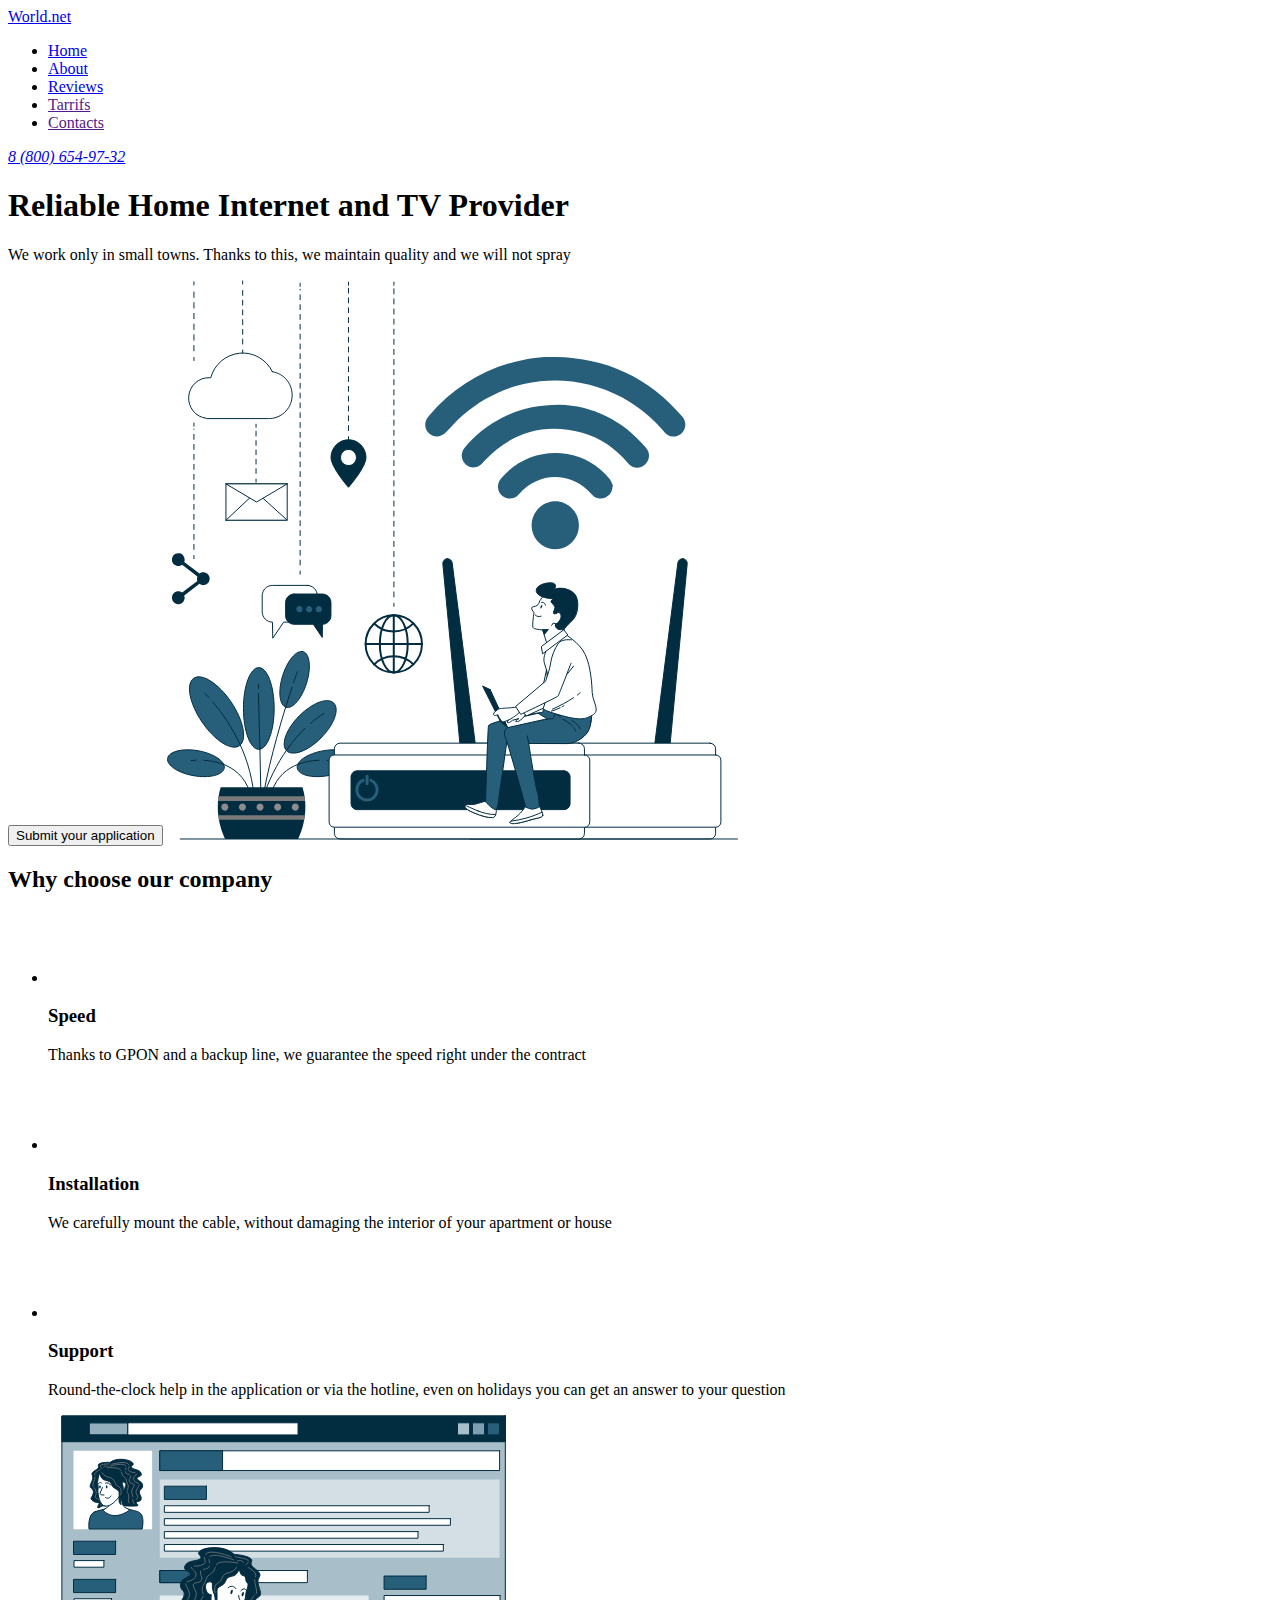
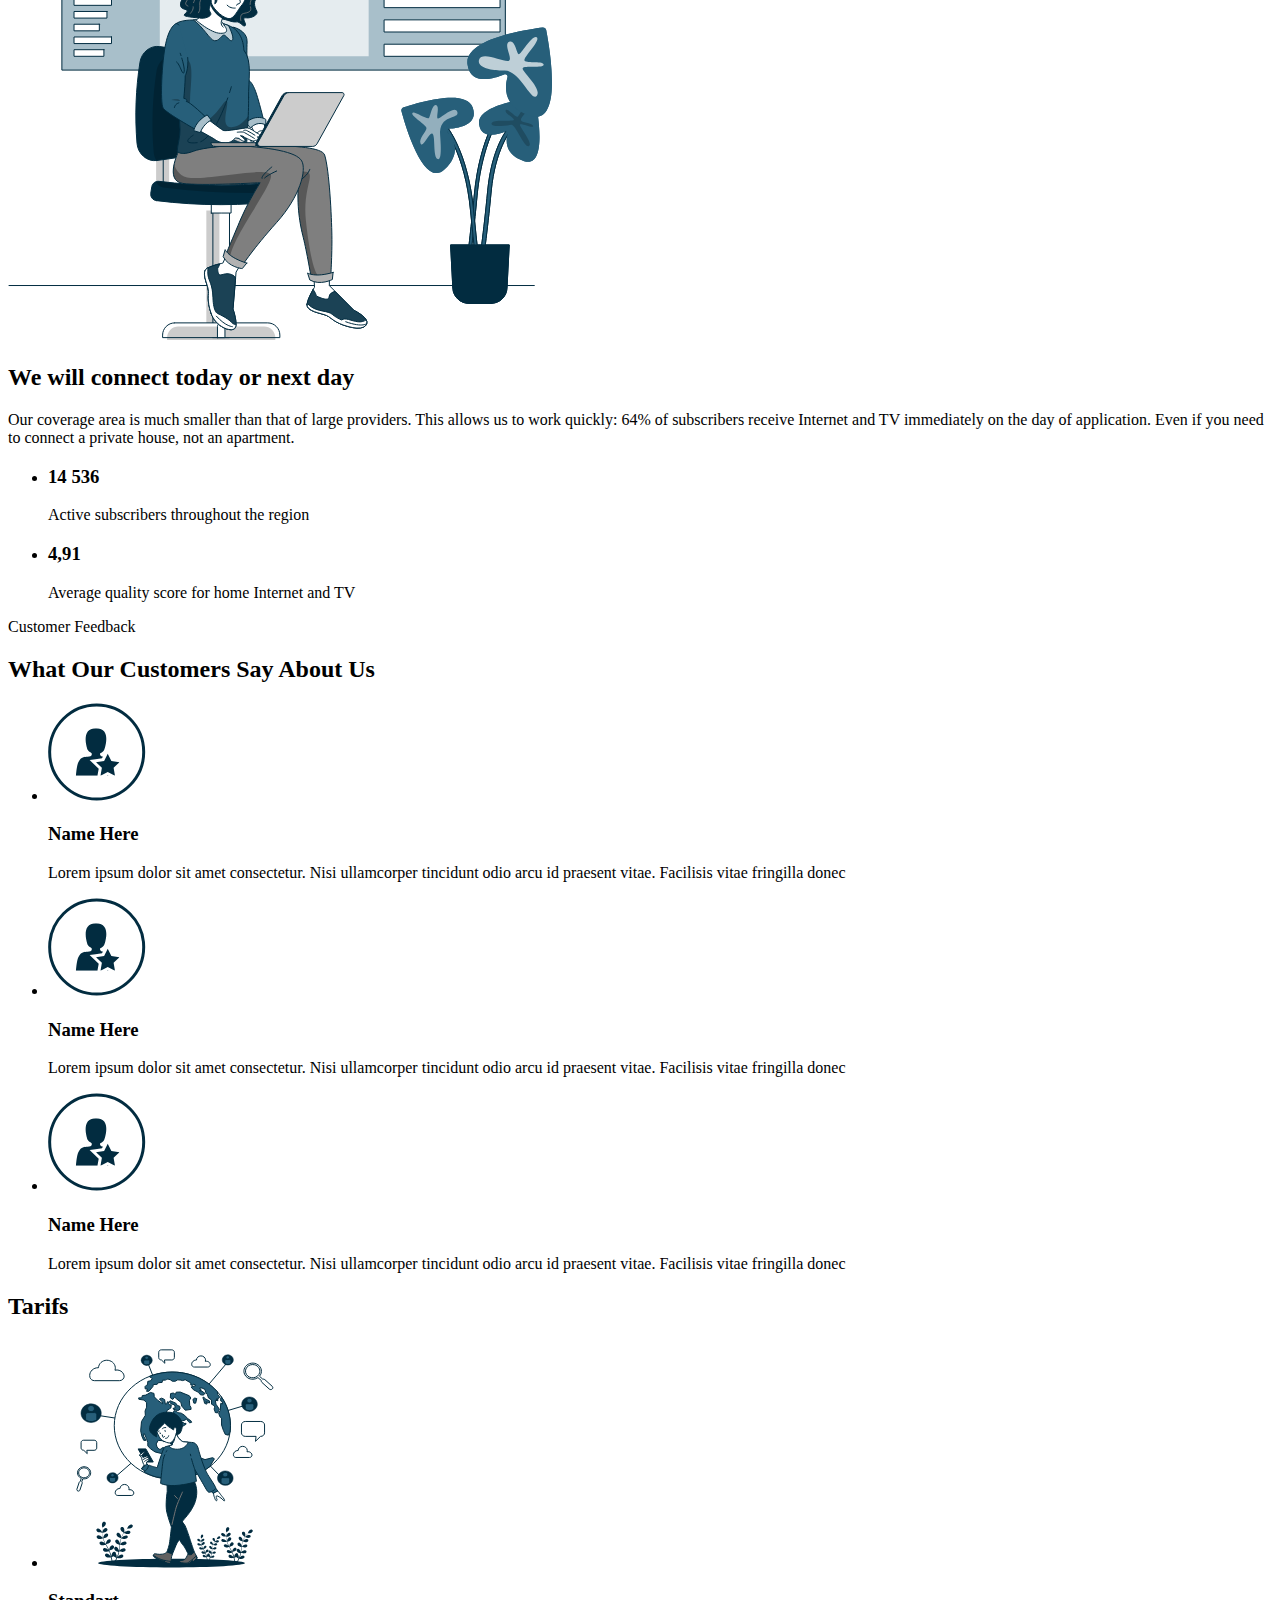
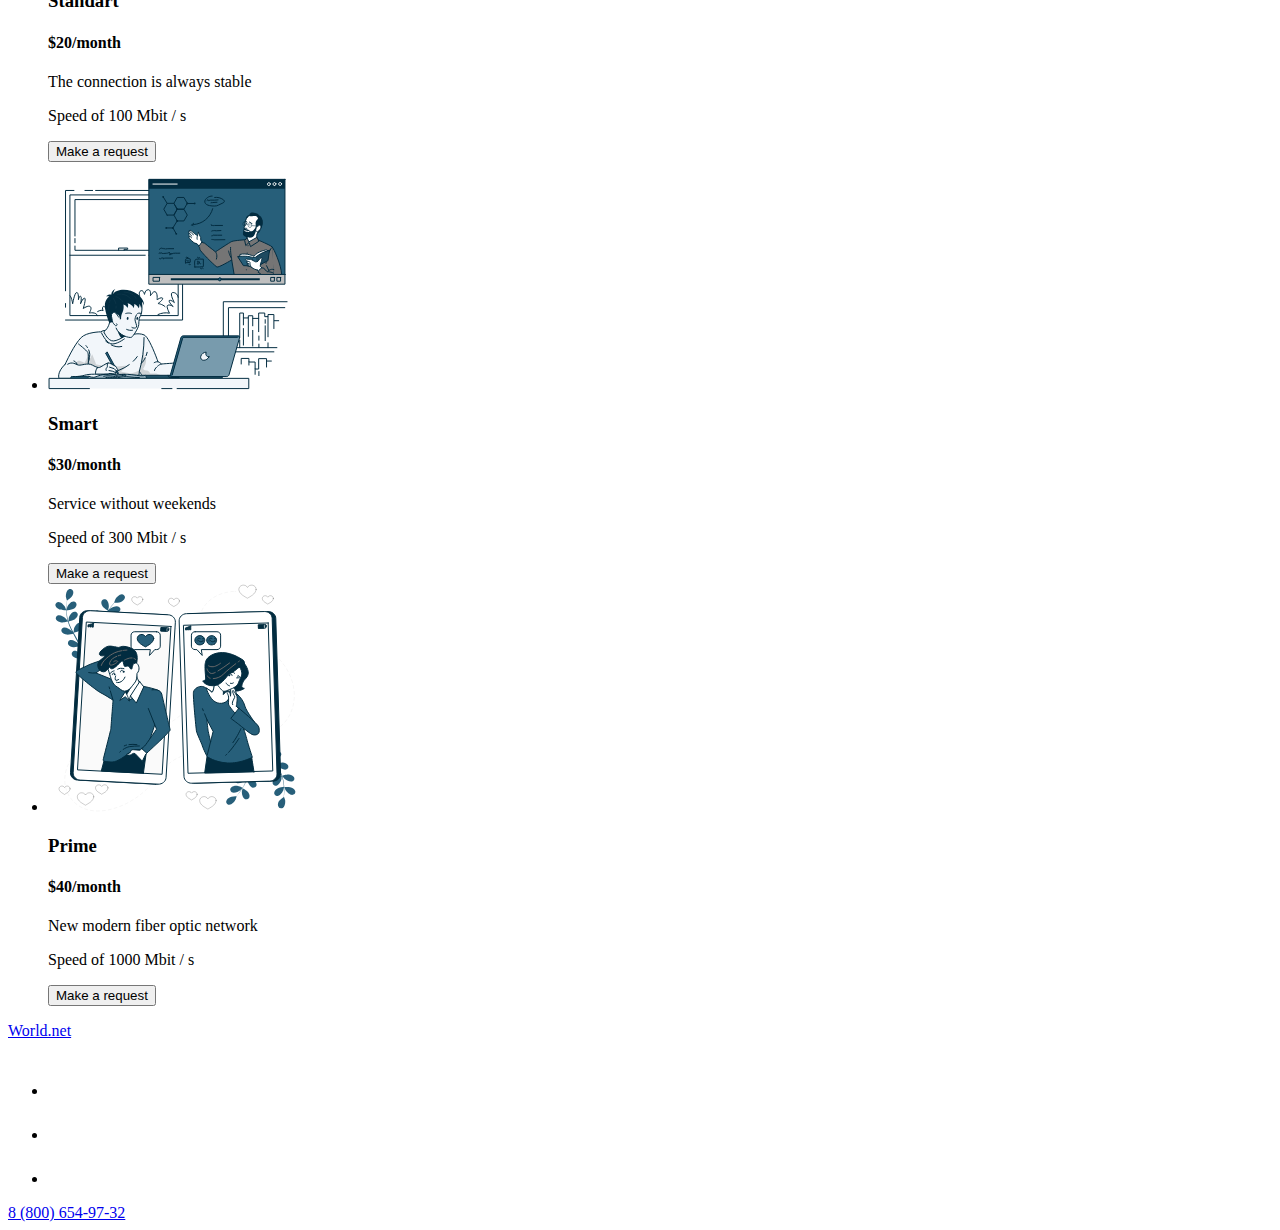
==== index.html @ fc2cef7e "add footer section" ====
<!DOCTYPE html>
<html lang="en">
  <head>
    <meta charset="UTF-8" />
    <meta name="viewport" content="width=device-width, initial-scale=1.0" />
    <title>World.net</title>
  </head>

  <body>
    <header>
      <nav>
        <a href="./index.html">World.net</a>
        <ul>
          <li><a href="./index.html">Home</a></li>
          <li><a href="#about">About</a></li>
          <li><a href="#feedback">Reviews</a></li>
          <li><a href="">Tarrifs</a></li>
          <li><a href="">Contacts</a></li>
        </ul>
      </nav>
      <address>
        <a href="tel:88006549732">8 (800) 654-97-32</a>
      </address>
    </header>
    <main>
      <section>
        <h1>Reliable Home Internet and TV Provider</h1>
        <p>
          We work only in small towns. Thanks to this, we maintain quality and
          we will not spray
        </p>
        <button type="button">Submit your application</button>
        <img
          src="./image/hero-img.svg"
          alt="hero-img"
          width="572"
          height="560"
        />
      </section>
      <section>
        <h2>Why choose our company</h2>
        <ul>
          <li>
            <img src="./image/speed.svg" alt="Speed" width="70" height="70" />
            <h3>Speed</h3>
            <p>
              Thanks to GPON and a backup line, we guarantee the speed right
              under the contract
            </p>
          </li>
          <li>
            <img
              src="./image/instalattion.svg"
              alt="instalattion"
              width="70"
              height="70"
            />
            <h3>Installation</h3>
            <p>
              We carefully mount the cable, without damaging the interior of
              your apartment or house
            </p>
          </li>
          <li>
            <img src="./image/speed.svg" alt="speed" width="70" height="70" />
            <h3>Support</h3>
            <p>
              Round-the-clock help in the application or via the hotline, even
              on holidays you can get an answer to your question
            </p>
          </li>
        </ul>
      </section>
      <section id="about">
        <img
          src="./image/about-img.svg"
          alt="about-img"
          width="544"
          height="525"
        />
        <h2>We will connect today or next day</h2>
        <p>
          Our coverage area is much smaller than that of large providers. This
          allows us to work quickly: 64% of subscribers receive Internet and TV
          immediately on the day of application. Even if you need to connect a
          private house, not an apartment.
        </p>
        <ul>
          <li>
            <h3>14 536</h3>
            <p>Active subscribers throughout the region</p>
          </li>
          <li>
            <h3>4,91</h3>
            <p>Average quality score for home Internet and TV</p>
          </li>
        </ul>
      </section>
      <section id="feedback">
        <p>Customer Feedback</p>
        <h2>What Our Customers Say About Us</h2>
        <ul>
          <li>
            <img src="./image/avatar.svg" alt="avatar" width="98" height="98" />
            <h3>Name Here</h3>
            <p>
              Lorem ipsum dolor sit amet consectetur. Nisi ullamcorper tincidunt
              odio arcu id praesent vitae. Facilisis vitae fringilla donec
            </p>
          </li>
          <li>
            <img src="./image/avatar.svg" alt="avatar" width="98" height="98" />
            <h3>Name Here</h3>
            <p>
              Lorem ipsum dolor sit amet consectetur. Nisi ullamcorper tincidunt
              odio arcu id praesent vitae. Facilisis vitae fringilla donec
            </p>
          </li>
          <li>
            <img src="./image/avatar.svg" alt="avatar" width="98" height="98" />
            <h3>Name Here</h3>
            <p>
              Lorem ipsum dolor sit amet consectetur. Nisi ullamcorper tincidunt
              odio arcu id praesent vitae. Facilisis vitae fringilla donec
            </p>
          </li>
        </ul>
      </section>
      <section>
        <h2>Tarifs</h2>
        <ul>
          <li>
            <img
              src="./image/standart.svg"
              alt="standart"
              width="248"
              height="228"
            />
            <h3>Standart</h3>
            <h4>$20/month</h4>
            <p>The connection is always stable</p>
            <p>Speed of 100 Mbit / s</p>
            <button type="button">Make a request</button>
          </li>
          <li>
            <img src="./image/smart.svg" alt="smart" width="248" height="228" />
            <h3>Smart</h3>
            <h4>$30/month</h4>
            <p>Service without weekends</p>
            <p>Speed of 300 Mbit / s</p>
            <button type="button">Make a request</button>
          </li>
          <li>
            <img src="./image/prime.svg" alt="prime" width="248" height="228" />
            <h3>Prime</h3>
            <h4>$40/month</h4>
            <p>New modern fiber optic network</p>
            <p>Speed of 1000 Mbit / s</p>
            <button type="button">Make a request</button>
          </li>
        </ul>
      </section>
    </main>
    <footer>
      <a href="./index.html">World.net</a>
      <ul>
        <li>
          <a href="#" target="_blank" aria-label="instagram-link"
            ><img
              src="./image/instagram.svg"
              alt="instagram"
              width="40"
              height="40"
          /></a>
        </li>
        <li>
          <a href="#" target="_blank" aria-label="facebook-link"
            ><img
              src="./image/facebook.svg"
              alt="facebook"
              width="40"
              height="40"
          /></a>
        </li>
        <li>
          <a href="#" target="_blank" aria-label="whatsapp-link"
            ><img
              src="./image/whatsapp.svg"
              alt="whatsapp"
              width="40"
              height="40"
          /></a>
        </li>
      </ul>
      <a href="tel:88006549732">8 (800) 654-97-32</a>
    </footer>
  </body>
</html>
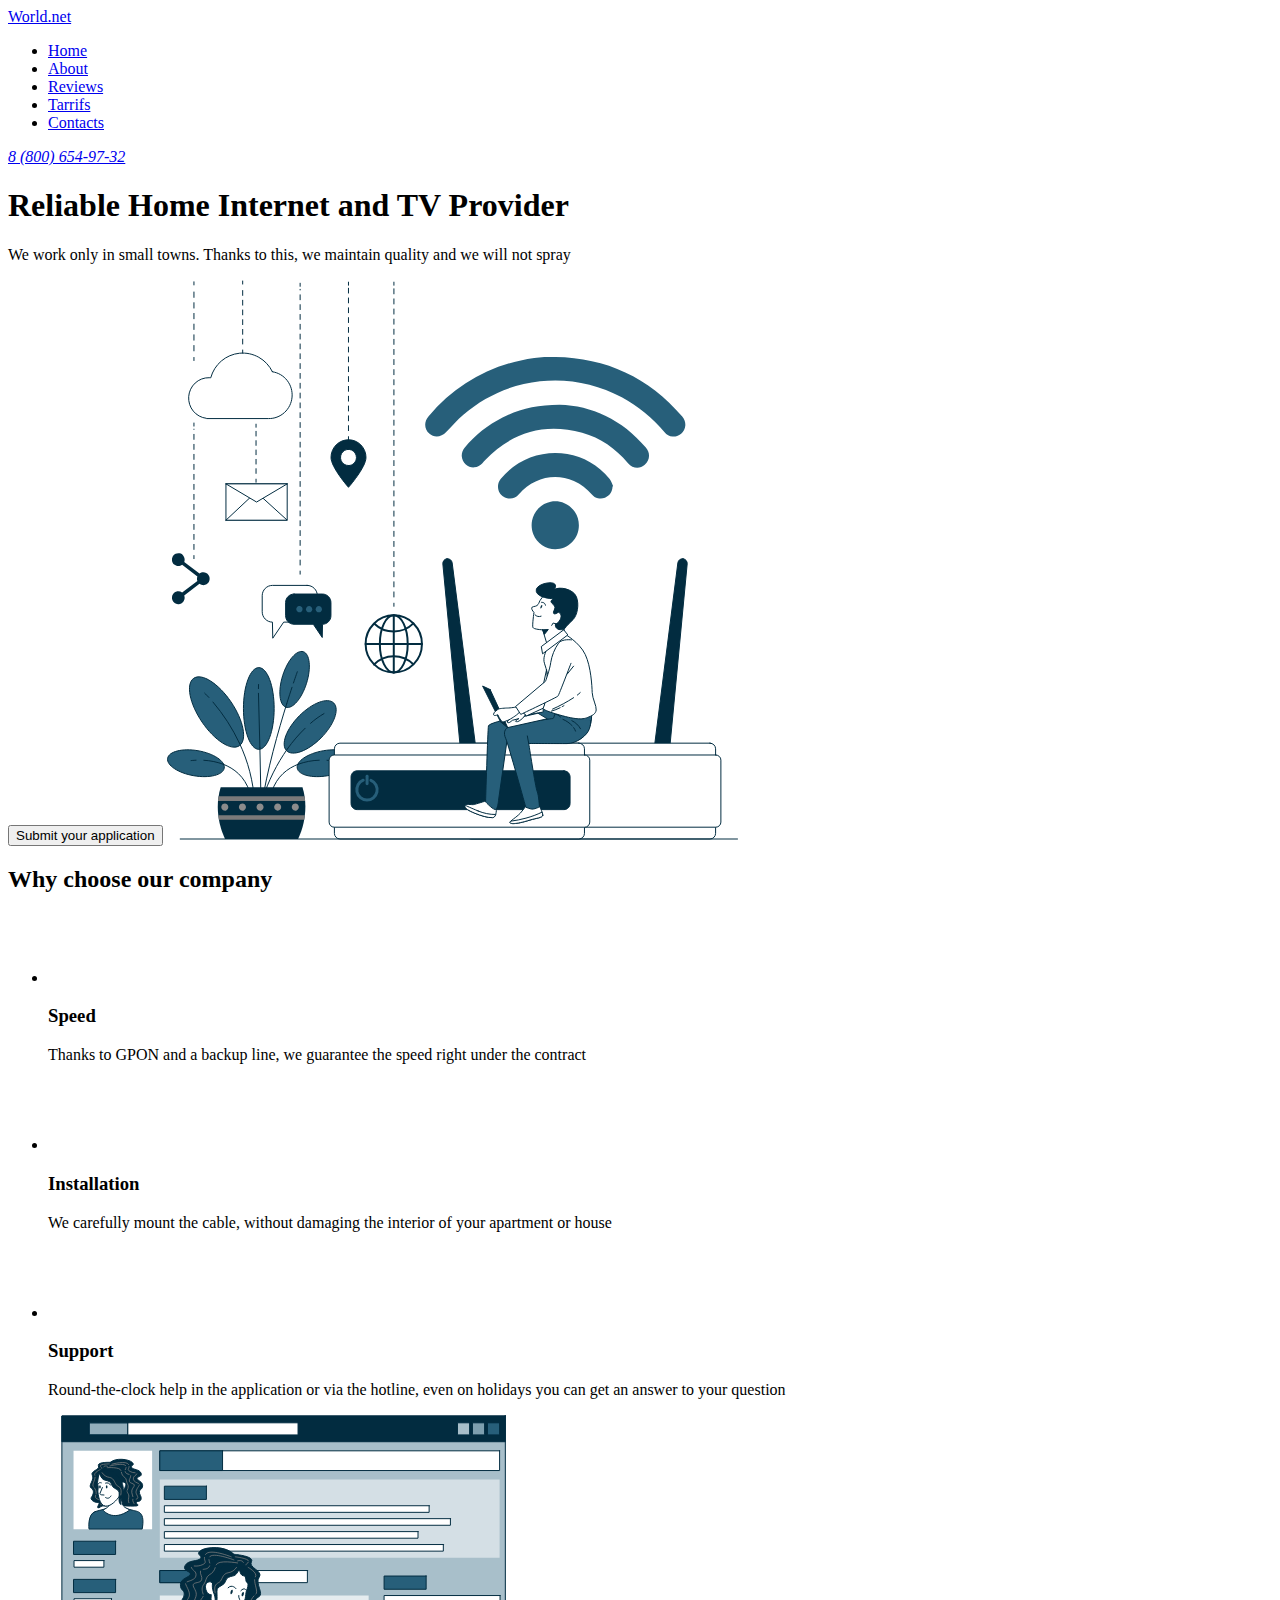
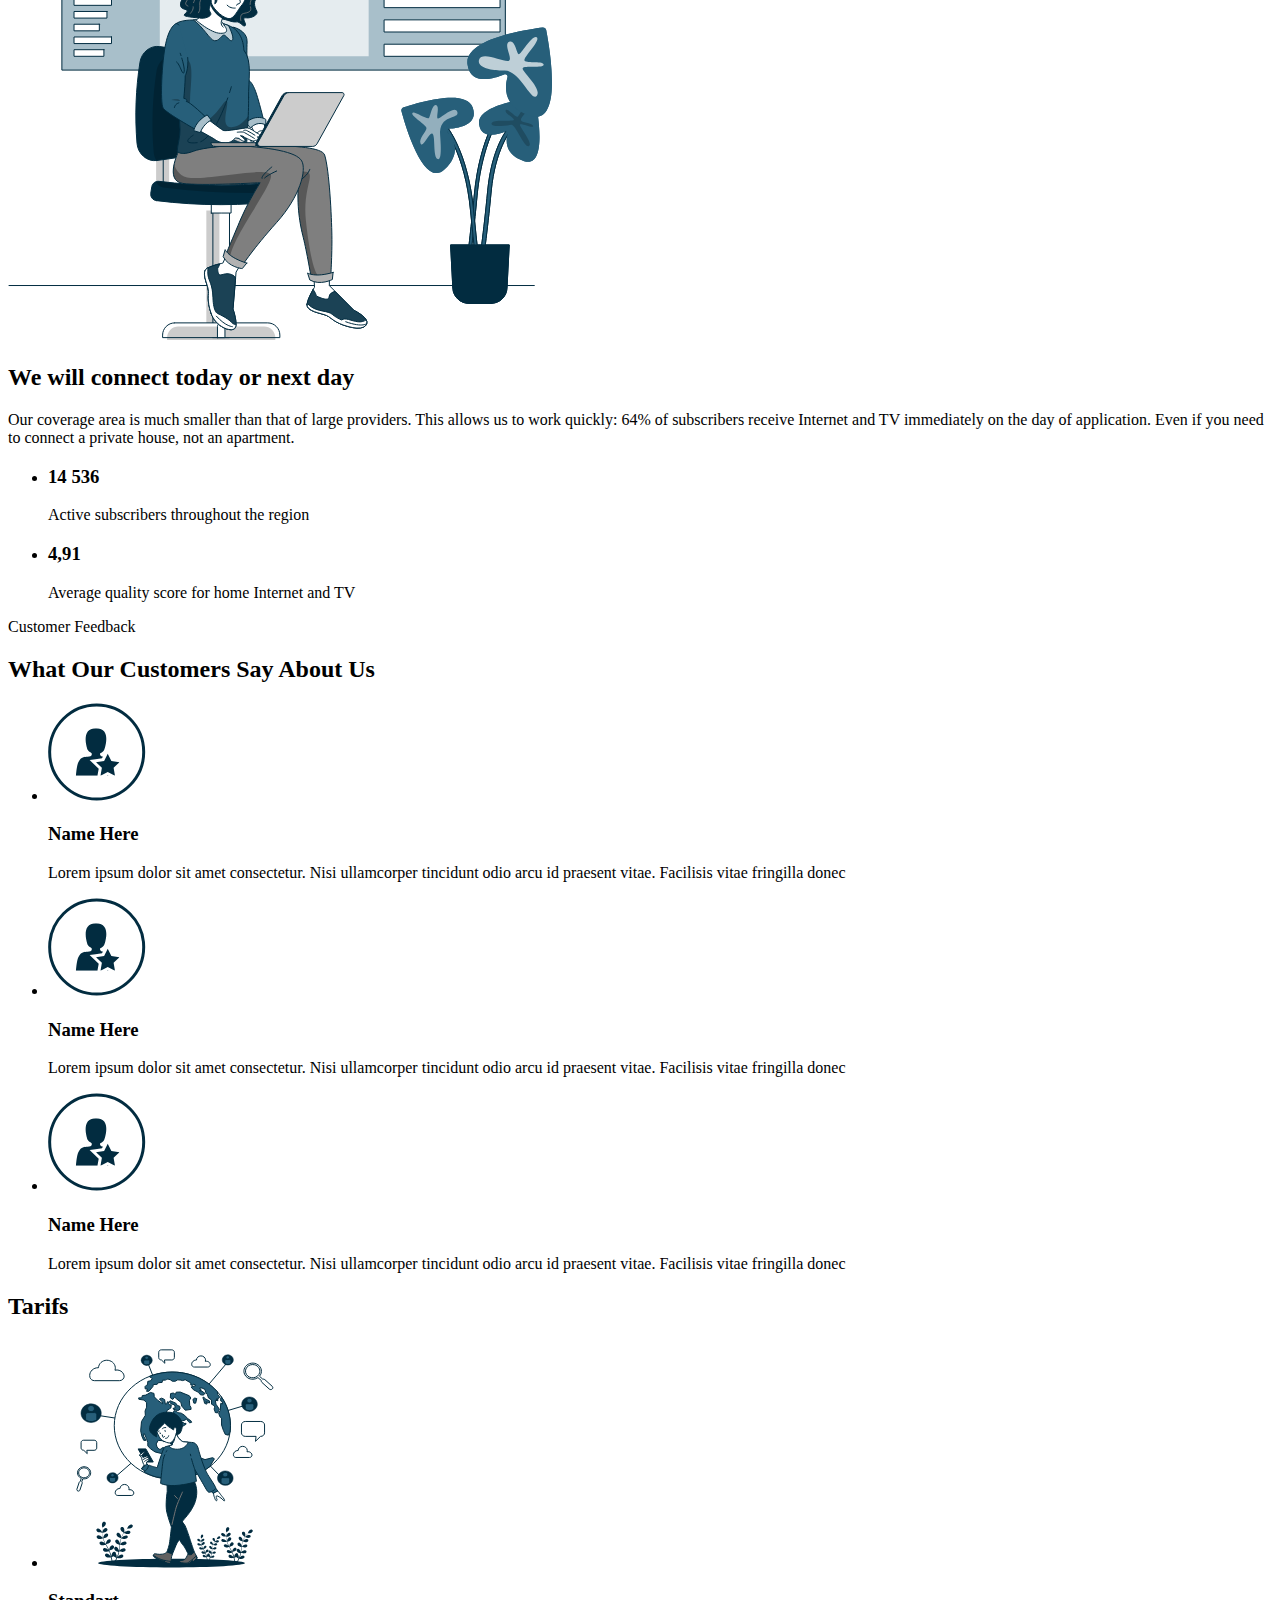
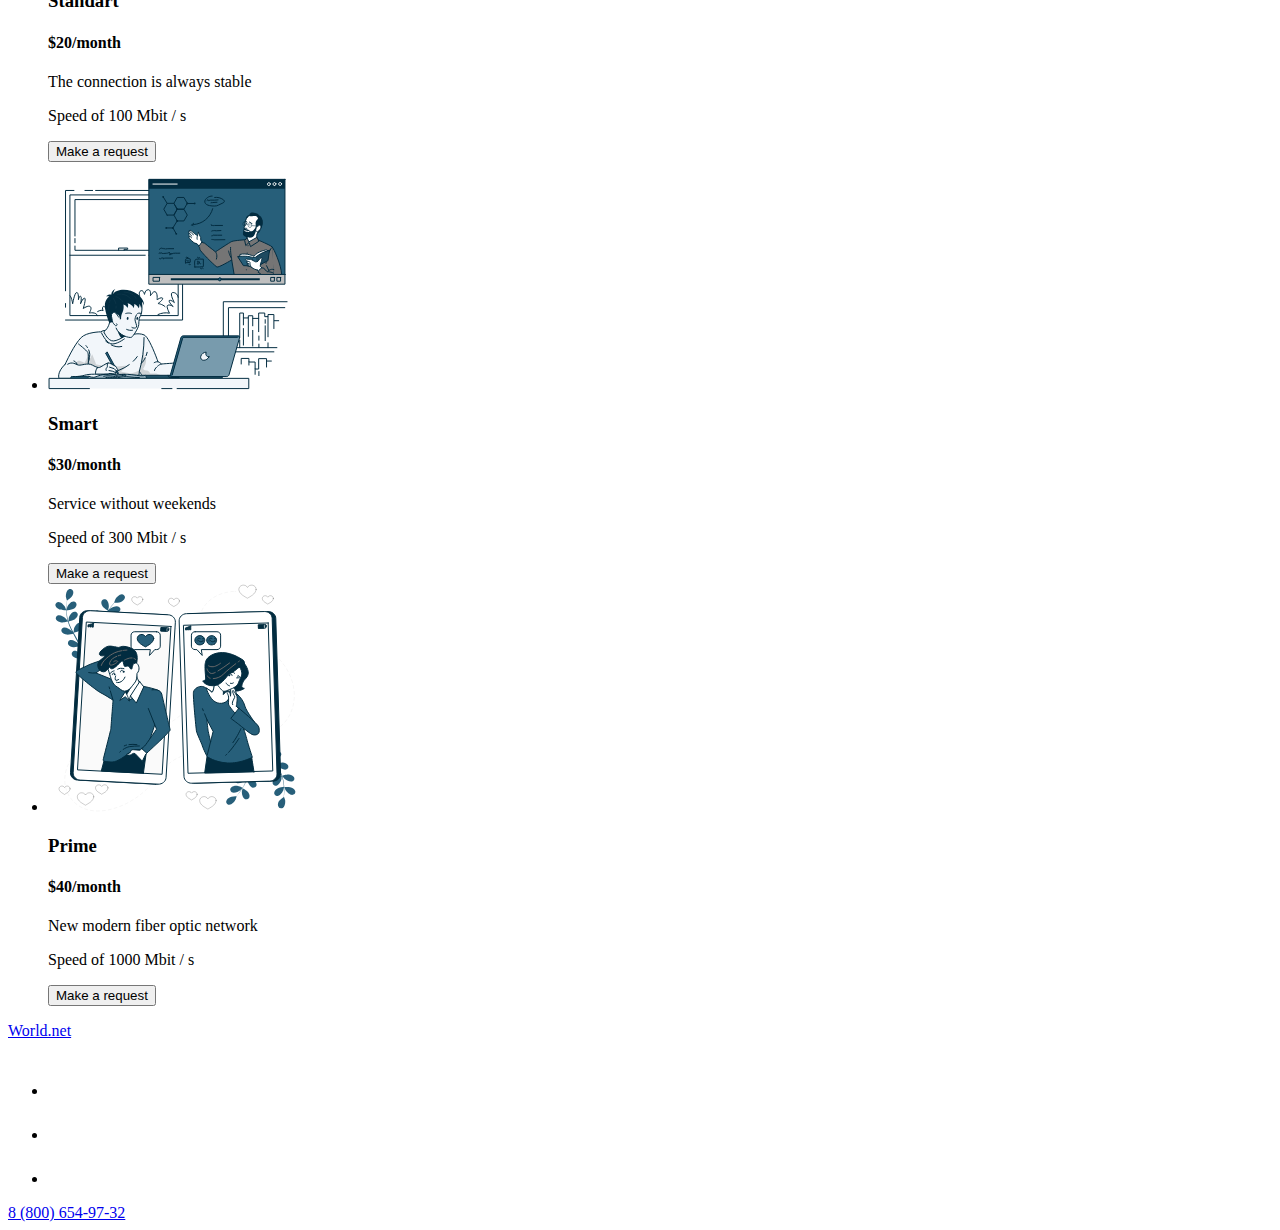
==== commit 20f9ba25: "add second" ====
--- a/index.html
+++ b/index.html
@@ -1,198 +1,165 @@
 <!DOCTYPE html>
 <html lang="en">
-  <head>
-    <meta charset="UTF-8" />
-    <meta name="viewport" content="width=device-width, initial-scale=1.0" />
-    <title>World.net</title>
-  </head>
 
-  <body>
-    <header>
-      <nav>
-        <a href="./index.html">World.net</a>
-        <ul>
-          <li><a href="./index.html">Home</a></li>
-          <li><a href="#about">About</a></li>
-          <li><a href="#feedback">Reviews</a></li>
-          <li><a href="">Tarrifs</a></li>
-          <li><a href="">Contacts</a></li>
-        </ul>
-      </nav>
-      <address>
-        <a href="tel:88006549732">8 (800) 654-97-32</a>
-      </address>
-    </header>
-    <main>
-      <section>
-        <h1>Reliable Home Internet and TV Provider</h1>
-        <p>
-          We work only in small towns. Thanks to this, we maintain quality and
-          we will not spray
-        </p>
-        <button type="button">Submit your application</button>
-        <img
-          src="./image/hero-img.svg"
-          alt="hero-img"
-          width="572"
-          height="560"
-        />
-      </section>
-      <section>
-        <h2>Why choose our company</h2>
-        <ul>
-          <li>
-            <img src="./image/speed.svg" alt="Speed" width="70" height="70" />
-            <h3>Speed</h3>
-            <p>
-              Thanks to GPON and a backup line, we guarantee the speed right
-              under the contract
-            </p>
-          </li>
-          <li>
-            <img
-              src="./image/instalattion.svg"
-              alt="instalattion"
-              width="70"
-              height="70"
-            />
-            <h3>Installation</h3>
-            <p>
-              We carefully mount the cable, without damaging the interior of
-              your apartment or house
-            </p>
-          </li>
-          <li>
-            <img src="./image/speed.svg" alt="speed" width="70" height="70" />
-            <h3>Support</h3>
-            <p>
-              Round-the-clock help in the application or via the hotline, even
-              on holidays you can get an answer to your question
-            </p>
-          </li>
-        </ul>
-      </section>
-      <section id="about">
-        <img
-          src="./image/about-img.svg"
-          alt="about-img"
-          width="544"
-          height="525"
-        />
-        <h2>We will connect today or next day</h2>
-        <p>
-          Our coverage area is much smaller than that of large providers. This
-          allows us to work quickly: 64% of subscribers receive Internet and TV
-          immediately on the day of application. Even if you need to connect a
-          private house, not an apartment.
-        </p>
-        <ul>
-          <li>
-            <h3>14 536</h3>
-            <p>Active subscribers throughout the region</p>
-          </li>
-          <li>
-            <h3>4,91</h3>
-            <p>Average quality score for home Internet and TV</p>
-          </li>
-        </ul>
-      </section>
-      <section id="feedback">
-        <p>Customer Feedback</p>
-        <h2>What Our Customers Say About Us</h2>
-        <ul>
-          <li>
-            <img src="./image/avatar.svg" alt="avatar" width="98" height="98" />
-            <h3>Name Here</h3>
-            <p>
-              Lorem ipsum dolor sit amet consectetur. Nisi ullamcorper tincidunt
-              odio arcu id praesent vitae. Facilisis vitae fringilla donec
-            </p>
-          </li>
-          <li>
-            <img src="./image/avatar.svg" alt="avatar" width="98" height="98" />
-            <h3>Name Here</h3>
-            <p>
-              Lorem ipsum dolor sit amet consectetur. Nisi ullamcorper tincidunt
-              odio arcu id praesent vitae. Facilisis vitae fringilla donec
-            </p>
-          </li>
-          <li>
-            <img src="./image/avatar.svg" alt="avatar" width="98" height="98" />
-            <h3>Name Here</h3>
-            <p>
-              Lorem ipsum dolor sit amet consectetur. Nisi ullamcorper tincidunt
-              odio arcu id praesent vitae. Facilisis vitae fringilla donec
-            </p>
-          </li>
-        </ul>
-      </section>
-      <section>
-        <h2>Tarifs</h2>
-        <ul>
-          <li>
-            <img
-              src="./image/standart.svg"
-              alt="standart"
-              width="248"
-              height="228"
-            />
-            <h3>Standart</h3>
-            <h4>$20/month</h4>
-            <p>The connection is always stable</p>
-            <p>Speed of 100 Mbit / s</p>
-            <button type="button">Make a request</button>
-          </li>
-          <li>
-            <img src="./image/smart.svg" alt="smart" width="248" height="228" />
-            <h3>Smart</h3>
-            <h4>$30/month</h4>
-            <p>Service without weekends</p>
-            <p>Speed of 300 Mbit / s</p>
-            <button type="button">Make a request</button>
-          </li>
-          <li>
-            <img src="./image/prime.svg" alt="prime" width="248" height="228" />
-            <h3>Prime</h3>
-            <h4>$40/month</h4>
-            <p>New modern fiber optic network</p>
-            <p>Speed of 1000 Mbit / s</p>
-            <button type="button">Make a request</button>
-          </li>
-        </ul>
-      </section>
-    </main>
-    <footer>
+<head>
+  <meta charset="UTF-8" />
+  <meta name="viewport" content="width=device-width, initial-scale=1.0" />
+  <title>World.net</title>
+</head>
+
+<body>
+  <header>
+    <nav>
       <a href="./index.html">World.net</a>
       <ul>
+        <li><a href="./index.html">Home</a></li>
+        <li><a href="#about">About</a></li>
+        <li><a href="#feedback">Reviews</a></li>
+        <li><a href="./tariff.html">Tarrifs</a></li>
+        <li><a href="#contacts">Contacts</a></li>
+      </ul>
+    </nav>
+    <address>
+      <a href="tel:88006549732">8 (800) 654-97-32</a>
+    </address>
+  </header>
+  <main>
+    <section>
+      <h1>Reliable Home Internet and TV Provider</h1>
+      <p>
+        We work only in small towns. Thanks to this, we maintain quality and
+        we will not spray
+      </p>
+      <button type="button">Submit your application</button>
+      <img src="./image/hero-img.svg" alt="hero-img" width="572" height="560" />
+    </section>
+    <section>
+      <h2>Why choose our company</h2>
+      <ul>
         <li>
-          <a href="#" target="_blank" aria-label="instagram-link"
-            ><img
-              src="./image/instagram.svg"
-              alt="instagram"
-              width="40"
-              height="40"
-          /></a>
+          <img src="./image/speed.svg" alt="Speed" width="70" height="70" />
+          <h3>Speed</h3>
+          <p>
+            Thanks to GPON and a backup line, we guarantee the speed right
+            under the contract
+          </p>
         </li>
         <li>
-          <a href="#" target="_blank" aria-label="facebook-link"
-            ><img
-              src="./image/facebook.svg"
-              alt="facebook"
-              width="40"
-              height="40"
-          /></a>
+          <img src="./image/instalattion.svg" alt="instalattion" width="70" height="70" />
+          <h3>Installation</h3>
+          <p>
+            We carefully mount the cable, without damaging the interior of
+            your apartment or house
+          </p>
         </li>
         <li>
-          <a href="#" target="_blank" aria-label="whatsapp-link"
-            ><img
-              src="./image/whatsapp.svg"
-              alt="whatsapp"
-              width="40"
-              height="40"
-          /></a>
+          <img src="./image/speed.svg" alt="speed" width="70" height="70" />
+          <h3>Support</h3>
+          <p>
+            Round-the-clock help in the application or via the hotline, even
+            on holidays you can get an answer to your question
+          </p>
         </li>
       </ul>
-      <a href="tel:88006549732">8 (800) 654-97-32</a>
-    </footer>
-  </body>
-</html>
+    </section>
+    <section id="about">
+      <img src="./image/about-img.svg" alt="about-img" width="544" height="525" />
+      <h2>We will connect today or next day</h2>
+      <p>
+        Our coverage area is much smaller than that of large providers. This
+        allows us to work quickly: 64% of subscribers receive Internet and TV
+        immediately on the day of application. Even if you need to connect a
+        private house, not an apartment.
+      </p>
+      <ul>
+        <li>
+          <h3>14 536</h3>
+          <p>Active subscribers throughout the region</p>
+        </li>
+        <li>
+          <h3>4,91</h3>
+          <p>Average quality score for home Internet and TV</p>
+        </li>
+      </ul>
+    </section>
+    <section id="feedback">
+      <p>Customer Feedback</p>
+      <h2>What Our Customers Say About Us</h2>
+      <ul>
+        <li>
+          <img src="./image/avatar.svg" alt="avatar" width="98" height="98" />
+          <h3>Name Here</h3>
+          <p>
+            Lorem ipsum dolor sit amet consectetur. Nisi ullamcorper tincidunt
+            odio arcu id praesent vitae. Facilisis vitae fringilla donec
+          </p>
+        </li>
+        <li>
+          <img src="./image/avatar.svg" alt="avatar" width="98" height="98" />
+          <h3>Name Here</h3>
+          <p>
+            Lorem ipsum dolor sit amet consectetur. Nisi ullamcorper tincidunt
+            odio arcu id praesent vitae. Facilisis vitae fringilla donec
+          </p>
+        </li>
+        <li>
+          <img src="./image/avatar.svg" alt="avatar" width="98" height="98" />
+          <h3>Name Here</h3>
+          <p>
+            Lorem ipsum dolor sit amet consectetur. Nisi ullamcorper tincidunt
+            odio arcu id praesent vitae. Facilisis vitae fringilla donec
+          </p>
+        </li>
+      </ul>
+    </section>
+    <section>
+      <h2>Tarifs</h2>
+      <ul>
+        <li>
+          <img src="./image/standart.svg" alt="standart" width="248" height="228" />
+          <h3>Standart</h3>
+          <h4>$20/month</h4>
+          <p>The connection is always stable</p>
+          <p>Speed of 100 Mbit / s</p>
+          <button type="button">Make a request</button>
+        </li>
+        <li>
+          <img src="./image/smart.svg" alt="smart" width="248" height="228" />
+          <h3>Smart</h3>
+          <h4>$30/month</h4>
+          <p>Service without weekends</p>
+          <p>Speed of 300 Mbit / s</p>
+          <button type="button">Make a request</button>
+        </li>
+        <li>
+          <img src="./image/prime.svg" alt="prime" width="248" height="228" />
+          <h3>Prime</h3>
+          <h4>$40/month</h4>
+          <p>New modern fiber optic network</p>
+          <p>Speed of 1000 Mbit / s</p>
+          <button type="button">Make a request</button>
+        </li>
+      </ul>
+    </section>
+  </main>
+  <footer id="contacts">
+    <a href="./index.html">World.net</a>
+    <ul>
+      <li>
+        <a href="#" target="_blank" aria-label="instagram-link"><img src="./image/instagram.svg" alt="instagram"
+            width="40" height="40" /></a>
+      </li>
+      <li>
+        <a href="#" target="_blank" aria-label="facebook-link"><img src="./image/facebook.svg" alt="facebook" width="40"
+            height="40" /></a>
+      </li>
+      <li>
+        <a href="#" target="_blank" aria-label="whatsapp-link"><img src="./image/whatsapp.svg" alt="whatsapp" width="40"
+            height="40" /></a>
+      </li>
+    </ul>
+    <a href="tel:88006549732">8 (800) 654-97-32</a>
+  </footer>
+</body>
+
+</html>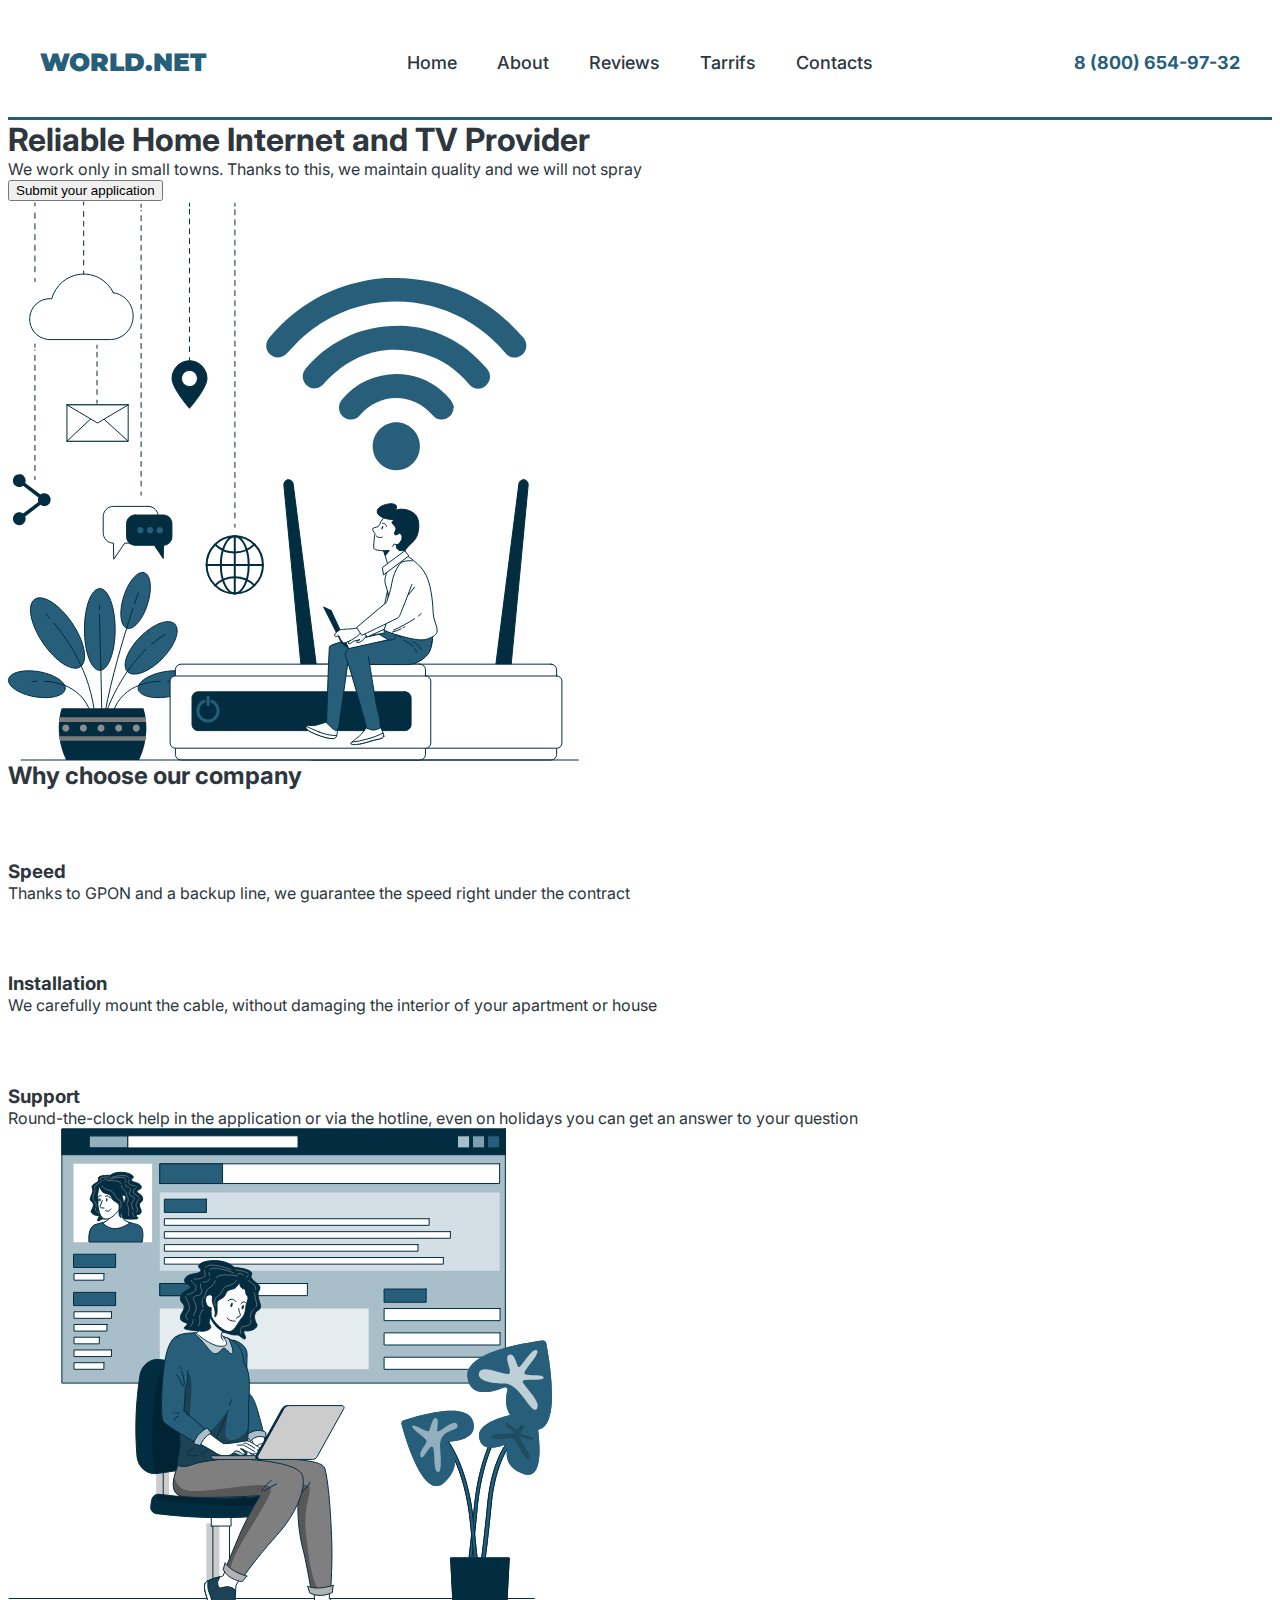
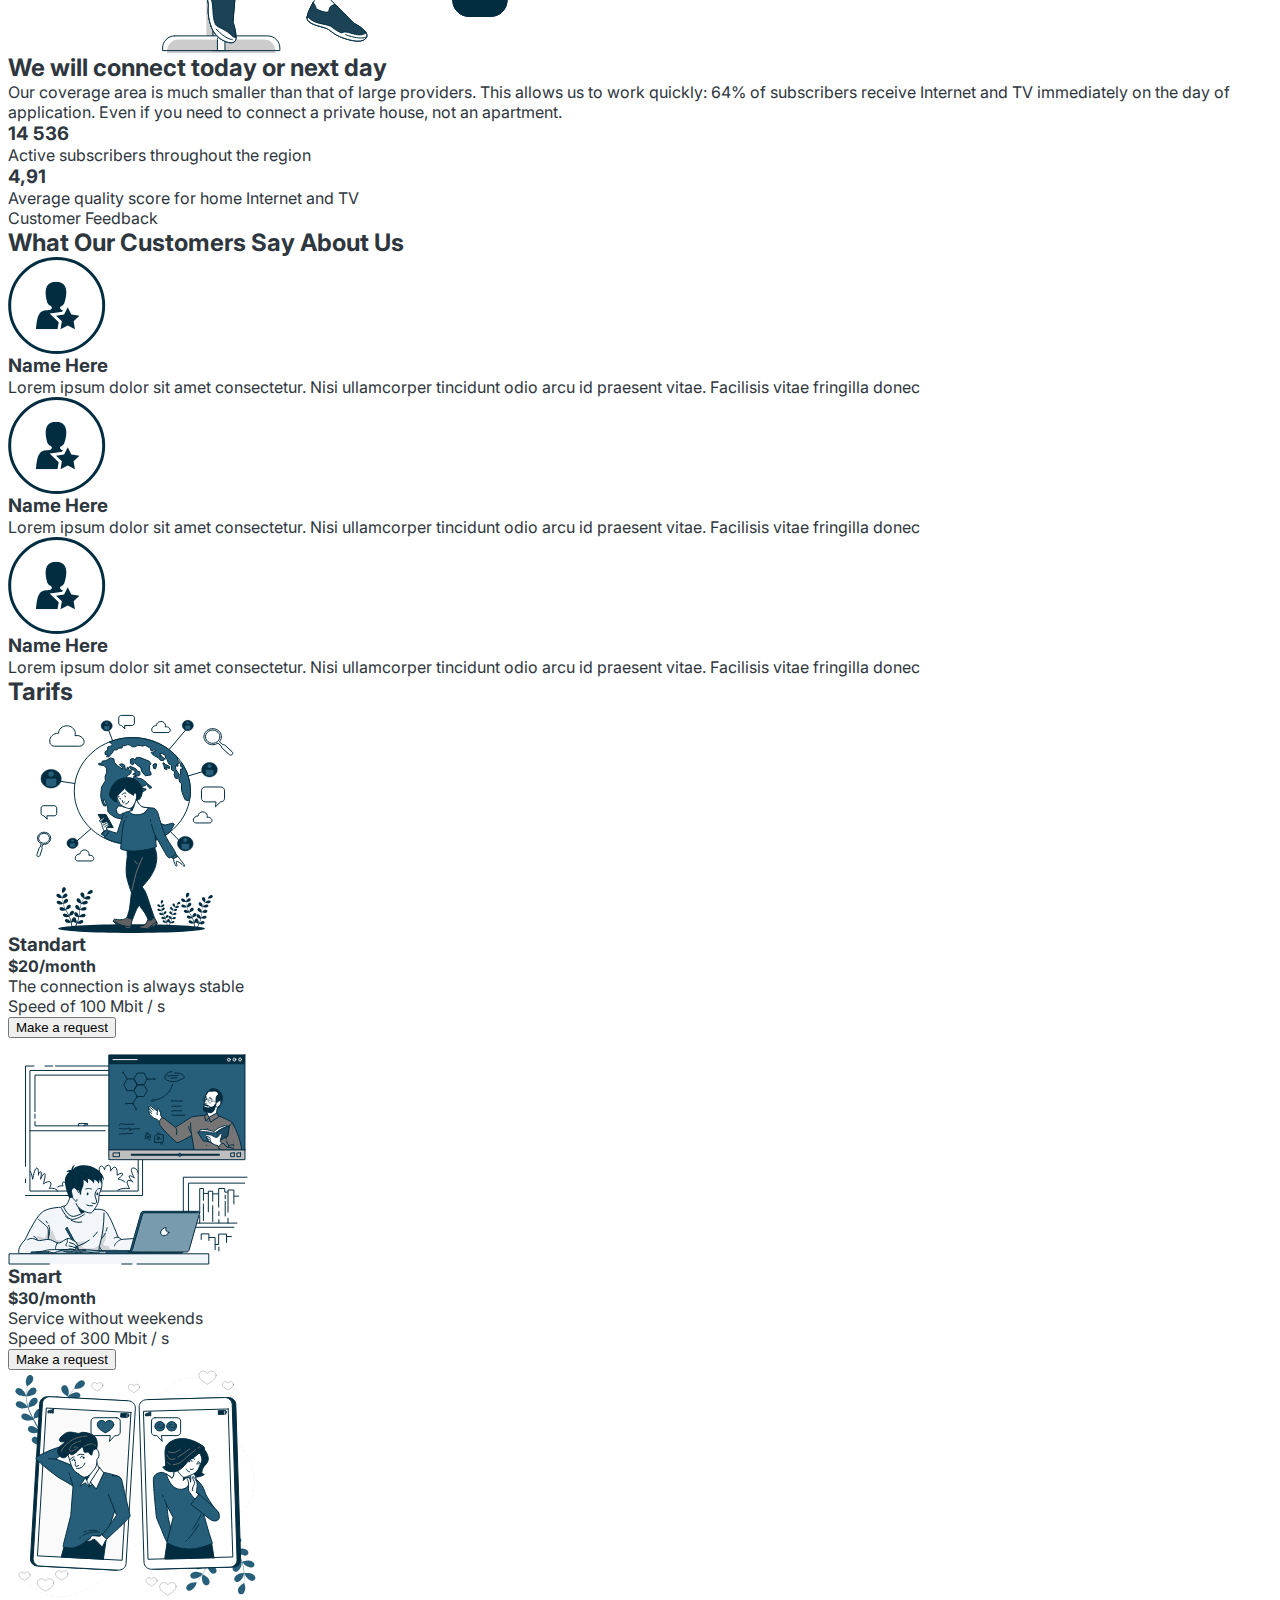
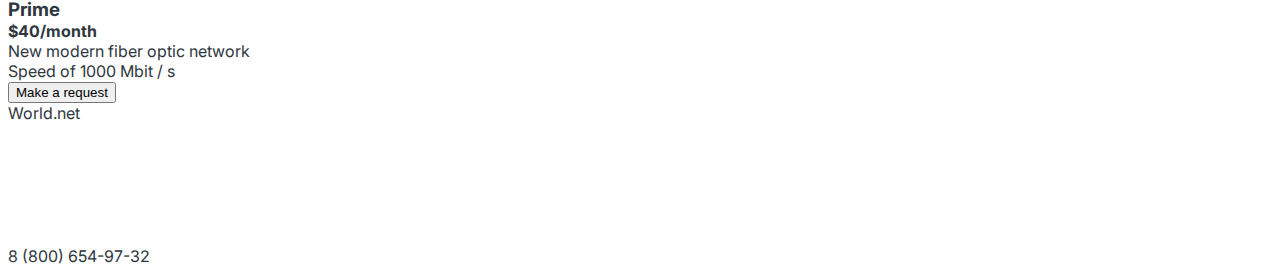
==== commit a79bbcdf: "add header styles" ====
--- a/index.html
+++ b/index.html
@@ -1,165 +1,227 @@
 <!DOCTYPE html>
 <html lang="en">
+  <head>
+    <meta charset="UTF-8" />
+    <meta name="viewport" content="width=device-width, initial-scale=1.0" />
+    <link
+      rel="stylesheet"
+      href="https://cdnjs.cloudflare.com/ajax/libs/modern-normalize/2.0.0/modern-normalize.min.css"
+      integrity="sha512-4xo8blKMVCiXpTaLzQSLSw3KFOVPWhm/TRtuPVc4WG6kUgjH6J03IBuG7JZPkcWMxJ5huwaBpOpnwYElP/m6wg=="
+      crossorigin="anonymous"
+      referrerpolicy="no-referrer"
+    />
+    <link rel="preconnect" href="https://fonts.googleapis.com" />
+    <link rel="preconnect" href="https://fonts.gstatic.com" crossorigin />
+    <link
+      href="https://fonts.googleapis.com/css2?family=Inter:wght@400;500;600;700&family=Montserrat:wght@900&family=Poppins&family=Reem+Kufi&display=swap"
+      rel="stylesheet"
+    />
+    <link rel="stylesheet" href="./css/styles.css" />
+    <title>World.net</title>
+  </head>
 
-<head>
-  <meta charset="UTF-8" />
-  <meta name="viewport" content="width=device-width, initial-scale=1.0" />
-  <title>World.net</title>
-</head>
-
-<body>
-  <header>
-    <nav>
+  <body>
+    <!-- Header -->
+    <header class="header">
+      <div class="container header-container">
+        <a class="header-logo" href="./index.html">World.net</a>
+        <nav class="header-nav">
+          <ul class="header-list">
+            <li class="header-item">
+              <a class="header-link" href="./index.html">Home</a>
+            </li>
+            <li class="header-item">
+              <a class="header-link" href="#about">About</a>
+            </li>
+            <li class="header-item">
+              <a class="header-link" href="#feedback">Reviews</a>
+            </li>
+            <li class="header-item">
+              <a class="header-link" href="./tariff.html">Tarrifs</a>
+            </li>
+            <li class="header-item">
+              <a class="header-link" href="#contacts">Contacts</a>
+            </li>
+          </ul>
+        </nav>
+        <address class="header-address">
+          <a class="header-address-link" href="tel:88006549732"
+            >8 (800) 654-97-32</a
+          >
+        </address>
+      </div>
+    </header>
+    <main>
+      <section>
+        <h1>Reliable Home Internet and TV Provider</h1>
+        <p>
+          We work only in small towns. Thanks to this, we maintain quality and
+          we will not spray
+        </p>
+        <button type="button">Submit your application</button>
+        <img
+          src="./image/hero-img.svg"
+          alt="hero-img"
+          width="572"
+          height="560"
+        />
+      </section>
+      <section>
+        <h2>Why choose our company</h2>
+        <ul>
+          <li>
+            <img src="./image/speed.svg" alt="Speed" width="70" height="70" />
+            <h3>Speed</h3>
+            <p>
+              Thanks to GPON and a backup line, we guarantee the speed right
+              under the contract
+            </p>
+          </li>
+          <li>
+            <img
+              src="./image/instalattion.svg"
+              alt="instalattion"
+              width="70"
+              height="70"
+            />
+            <h3>Installation</h3>
+            <p>
+              We carefully mount the cable, without damaging the interior of
+              your apartment or house
+            </p>
+          </li>
+          <li>
+            <img src="./image/speed.svg" alt="speed" width="70" height="70" />
+            <h3>Support</h3>
+            <p>
+              Round-the-clock help in the application or via the hotline, even
+              on holidays you can get an answer to your question
+            </p>
+          </li>
+        </ul>
+      </section>
+      <section id="about">
+        <img
+          src="./image/about-img.svg"
+          alt="about-img"
+          width="544"
+          height="525"
+        />
+        <h2>We will connect today or next day</h2>
+        <p>
+          Our coverage area is much smaller than that of large providers. This
+          allows us to work quickly: 64% of subscribers receive Internet and TV
+          immediately on the day of application. Even if you need to connect a
+          private house, not an apartment.
+        </p>
+        <ul>
+          <li>
+            <h3>14 536</h3>
+            <p>Active subscribers throughout the region</p>
+          </li>
+          <li>
+            <h3>4,91</h3>
+            <p>Average quality score for home Internet and TV</p>
+          </li>
+        </ul>
+      </section>
+      <section id="feedback">
+        <p>Customer Feedback</p>
+        <h2>What Our Customers Say About Us</h2>
+        <ul>
+          <li>
+            <img src="./image/avatar.svg" alt="avatar" width="98" height="98" />
+            <h3>Name Here</h3>
+            <p>
+              Lorem ipsum dolor sit amet consectetur. Nisi ullamcorper tincidunt
+              odio arcu id praesent vitae. Facilisis vitae fringilla donec
+            </p>
+          </li>
+          <li>
+            <img src="./image/avatar.svg" alt="avatar" width="98" height="98" />
+            <h3>Name Here</h3>
+            <p>
+              Lorem ipsum dolor sit amet consectetur. Nisi ullamcorper tincidunt
+              odio arcu id praesent vitae. Facilisis vitae fringilla donec
+            </p>
+          </li>
+          <li>
+            <img src="./image/avatar.svg" alt="avatar" width="98" height="98" />
+            <h3>Name Here</h3>
+            <p>
+              Lorem ipsum dolor sit amet consectetur. Nisi ullamcorper tincidunt
+              odio arcu id praesent vitae. Facilisis vitae fringilla donec
+            </p>
+          </li>
+        </ul>
+      </section>
+      <section>
+        <h2>Tarifs</h2>
+        <ul>
+          <li>
+            <img
+              src="./image/standart.svg"
+              alt="standart"
+              width="248"
+              height="228"
+            />
+            <h3>Standart</h3>
+            <h4>$20/month</h4>
+            <p>The connection is always stable</p>
+            <p>Speed of 100 Mbit / s</p>
+            <button type="button">Make a request</button>
+          </li>
+          <li>
+            <img src="./image/smart.svg" alt="smart" width="248" height="228" />
+            <h3>Smart</h3>
+            <h4>$30/month</h4>
+            <p>Service without weekends</p>
+            <p>Speed of 300 Mbit / s</p>
+            <button type="button">Make a request</button>
+          </li>
+          <li>
+            <img src="./image/prime.svg" alt="prime" width="248" height="228" />
+            <h3>Prime</h3>
+            <h4>$40/month</h4>
+            <p>New modern fiber optic network</p>
+            <p>Speed of 1000 Mbit / s</p>
+            <button type="button">Make a request</button>
+          </li>
+        </ul>
+      </section>
+    </main>
+    <footer id="contacts">
       <a href="./index.html">World.net</a>
       <ul>
-        <li><a href="./index.html">Home</a></li>
-        <li><a href="#about">About</a></li>
-        <li><a href="#feedback">Reviews</a></li>
-        <li><a href="./tariff.html">Tarrifs</a></li>
-        <li><a href="#contacts">Contacts</a></li>
-      </ul>
-    </nav>
-    <address>
-      <a href="tel:88006549732">8 (800) 654-97-32</a>
-    </address>
-  </header>
-  <main>
-    <section>
-      <h1>Reliable Home Internet and TV Provider</h1>
-      <p>
-        We work only in small towns. Thanks to this, we maintain quality and
-        we will not spray
-      </p>
-      <button type="button">Submit your application</button>
-      <img src="./image/hero-img.svg" alt="hero-img" width="572" height="560" />
-    </section>
-    <section>
-      <h2>Why choose our company</h2>
-      <ul>
         <li>
-          <img src="./image/speed.svg" alt="Speed" width="70" height="70" />
-          <h3>Speed</h3>
-          <p>
-            Thanks to GPON and a backup line, we guarantee the speed right
-            under the contract
-          </p>
+          <a href="#" target="_blank" aria-label="instagram-link"
+            ><img
+              src="./image/instagram.svg"
+              alt="instagram"
+              width="40"
+              height="40"
+          /></a>
         </li>
         <li>
-          <img src="./image/instalattion.svg" alt="instalattion" width="70" height="70" />
-          <h3>Installation</h3>
-          <p>
-            We carefully mount the cable, without damaging the interior of
-            your apartment or house
-          </p>
+          <a href="#" target="_blank" aria-label="facebook-link"
+            ><img
+              src="./image/facebook.svg"
+              alt="facebook"
+              width="40"
+              height="40"
+          /></a>
         </li>
         <li>
-          <img src="./image/speed.svg" alt="speed" width="70" height="70" />
-          <h3>Support</h3>
-          <p>
-            Round-the-clock help in the application or via the hotline, even
-            on holidays you can get an answer to your question
-          </p>
+          <a href="#" target="_blank" aria-label="whatsapp-link"
+            ><img
+              src="./image/whatsapp.svg"
+              alt="whatsapp"
+              width="40"
+              height="40"
+          /></a>
         </li>
       </ul>
-    </section>
-    <section id="about">
-      <img src="./image/about-img.svg" alt="about-img" width="544" height="525" />
-      <h2>We will connect today or next day</h2>
-      <p>
-        Our coverage area is much smaller than that of large providers. This
-        allows us to work quickly: 64% of subscribers receive Internet and TV
-        immediately on the day of application. Even if you need to connect a
-        private house, not an apartment.
-      </p>
-      <ul>
-        <li>
-          <h3>14 536</h3>
-          <p>Active subscribers throughout the region</p>
-        </li>
-        <li>
-          <h3>4,91</h3>
-          <p>Average quality score for home Internet and TV</p>
-        </li>
-      </ul>
-    </section>
-    <section id="feedback">
-      <p>Customer Feedback</p>
-      <h2>What Our Customers Say About Us</h2>
-      <ul>
-        <li>
-          <img src="./image/avatar.svg" alt="avatar" width="98" height="98" />
-          <h3>Name Here</h3>
-          <p>
-            Lorem ipsum dolor sit amet consectetur. Nisi ullamcorper tincidunt
-            odio arcu id praesent vitae. Facilisis vitae fringilla donec
-          </p>
-        </li>
-        <li>
-          <img src="./image/avatar.svg" alt="avatar" width="98" height="98" />
-          <h3>Name Here</h3>
-          <p>
-            Lorem ipsum dolor sit amet consectetur. Nisi ullamcorper tincidunt
-            odio arcu id praesent vitae. Facilisis vitae fringilla donec
-          </p>
-        </li>
-        <li>
-          <img src="./image/avatar.svg" alt="avatar" width="98" height="98" />
-          <h3>Name Here</h3>
-          <p>
-            Lorem ipsum dolor sit amet consectetur. Nisi ullamcorper tincidunt
-            odio arcu id praesent vitae. Facilisis vitae fringilla donec
-          </p>
-        </li>
-      </ul>
-    </section>
-    <section>
-      <h2>Tarifs</h2>
-      <ul>
-        <li>
-          <img src="./image/standart.svg" alt="standart" width="248" height="228" />
-          <h3>Standart</h3>
-          <h4>$20/month</h4>
-          <p>The connection is always stable</p>
-          <p>Speed of 100 Mbit / s</p>
-          <button type="button">Make a request</button>
-        </li>
-        <li>
-          <img src="./image/smart.svg" alt="smart" width="248" height="228" />
-          <h3>Smart</h3>
-          <h4>$30/month</h4>
-          <p>Service without weekends</p>
-          <p>Speed of 300 Mbit / s</p>
-          <button type="button">Make a request</button>
-        </li>
-        <li>
-          <img src="./image/prime.svg" alt="prime" width="248" height="228" />
-          <h3>Prime</h3>
-          <h4>$40/month</h4>
-          <p>New modern fiber optic network</p>
-          <p>Speed of 1000 Mbit / s</p>
-          <button type="button">Make a request</button>
-        </li>
-      </ul>
-    </section>
-  </main>
-  <footer id="contacts">
-    <a href="./index.html">World.net</a>
-    <ul>
-      <li>
-        <a href="#" target="_blank" aria-label="instagram-link"><img src="./image/instagram.svg" alt="instagram"
-            width="40" height="40" /></a>
-      </li>
-      <li>
-        <a href="#" target="_blank" aria-label="facebook-link"><img src="./image/facebook.svg" alt="facebook" width="40"
-            height="40" /></a>
-      </li>
-      <li>
-        <a href="#" target="_blank" aria-label="whatsapp-link"><img src="./image/whatsapp.svg" alt="whatsapp" width="40"
-            height="40" /></a>
-      </li>
-    </ul>
-    <a href="tel:88006549732">8 (800) 654-97-32</a>
-  </footer>
-</body>
-
-</html>+      <a href="tel:88006549732">8 (800) 654-97-32</a>
+    </footer>
+  </body>
+</html>
--- a/css/styles.css
+++ b/css/styles.css
@@ -0,0 +1,112 @@
+/* General */
+
+body {
+  font-family: Inter, sans-serif;
+  background-color: #ffffff;
+  color: #2e363e;
+}
+
+ul,
+ol {
+  list-style-type: none;
+  padding-left: 0;
+  margin-top: 0;
+  margin-bottom: 0;
+}
+
+a {
+  text-decoration: none;
+  color: inherit;
+}
+
+button {
+  cursor: pointer;
+}
+
+h1,
+h2,
+h3,
+h4,
+h5,
+h6,
+p {
+  margin-top: 0;
+  margin-bottom: 0;
+}
+
+address {
+  font-style: normal;
+}
+
+img {
+  display: block;
+  max-width: 100%;
+  height: auto;
+}
+
+/* Header Styles */
+
+.container {
+  width: 1200px;
+  padding-left: 15px;
+  padding-right: 15px;
+  margin: 0 auto;
+}
+
+.header-container {
+  display: flex;
+  justify-content: space-between;
+  align-items: center;
+}
+
+.header {
+  border-bottom: 3px solid #275f7a;
+}
+
+.header-nav {
+  display: flex;
+}
+
+.header-logo {
+  font-family: "Montserrat", sans-serif;
+  font-weight: 900;
+  font-size: 25px;
+  line-height: 1.5;
+  text-transform: uppercase;
+  color: #275f7a;
+}
+
+.header-list {
+  display: flex;
+  /* gap: 40px; */
+}
+
+.header-item:not(:last-child) {
+  margin-right: 40px;
+}
+
+.header-link {
+  font-weight: 500;
+  font-size: 18px;
+  line-height: 1.5;
+  display: block;
+  padding-top: 41px;
+  padding-bottom: 41px;
+  color: #2e363e;
+}
+
+.header-link:hover,
+.header-link:focus {
+  color: #275f7a;
+}
+
+.header-address {
+}
+
+.header-address-link {
+  font-weight: 700;
+  font-size: 18px;
+  line-height: 1.52;
+  text-align: right;
+  color: #275f7a;
+}
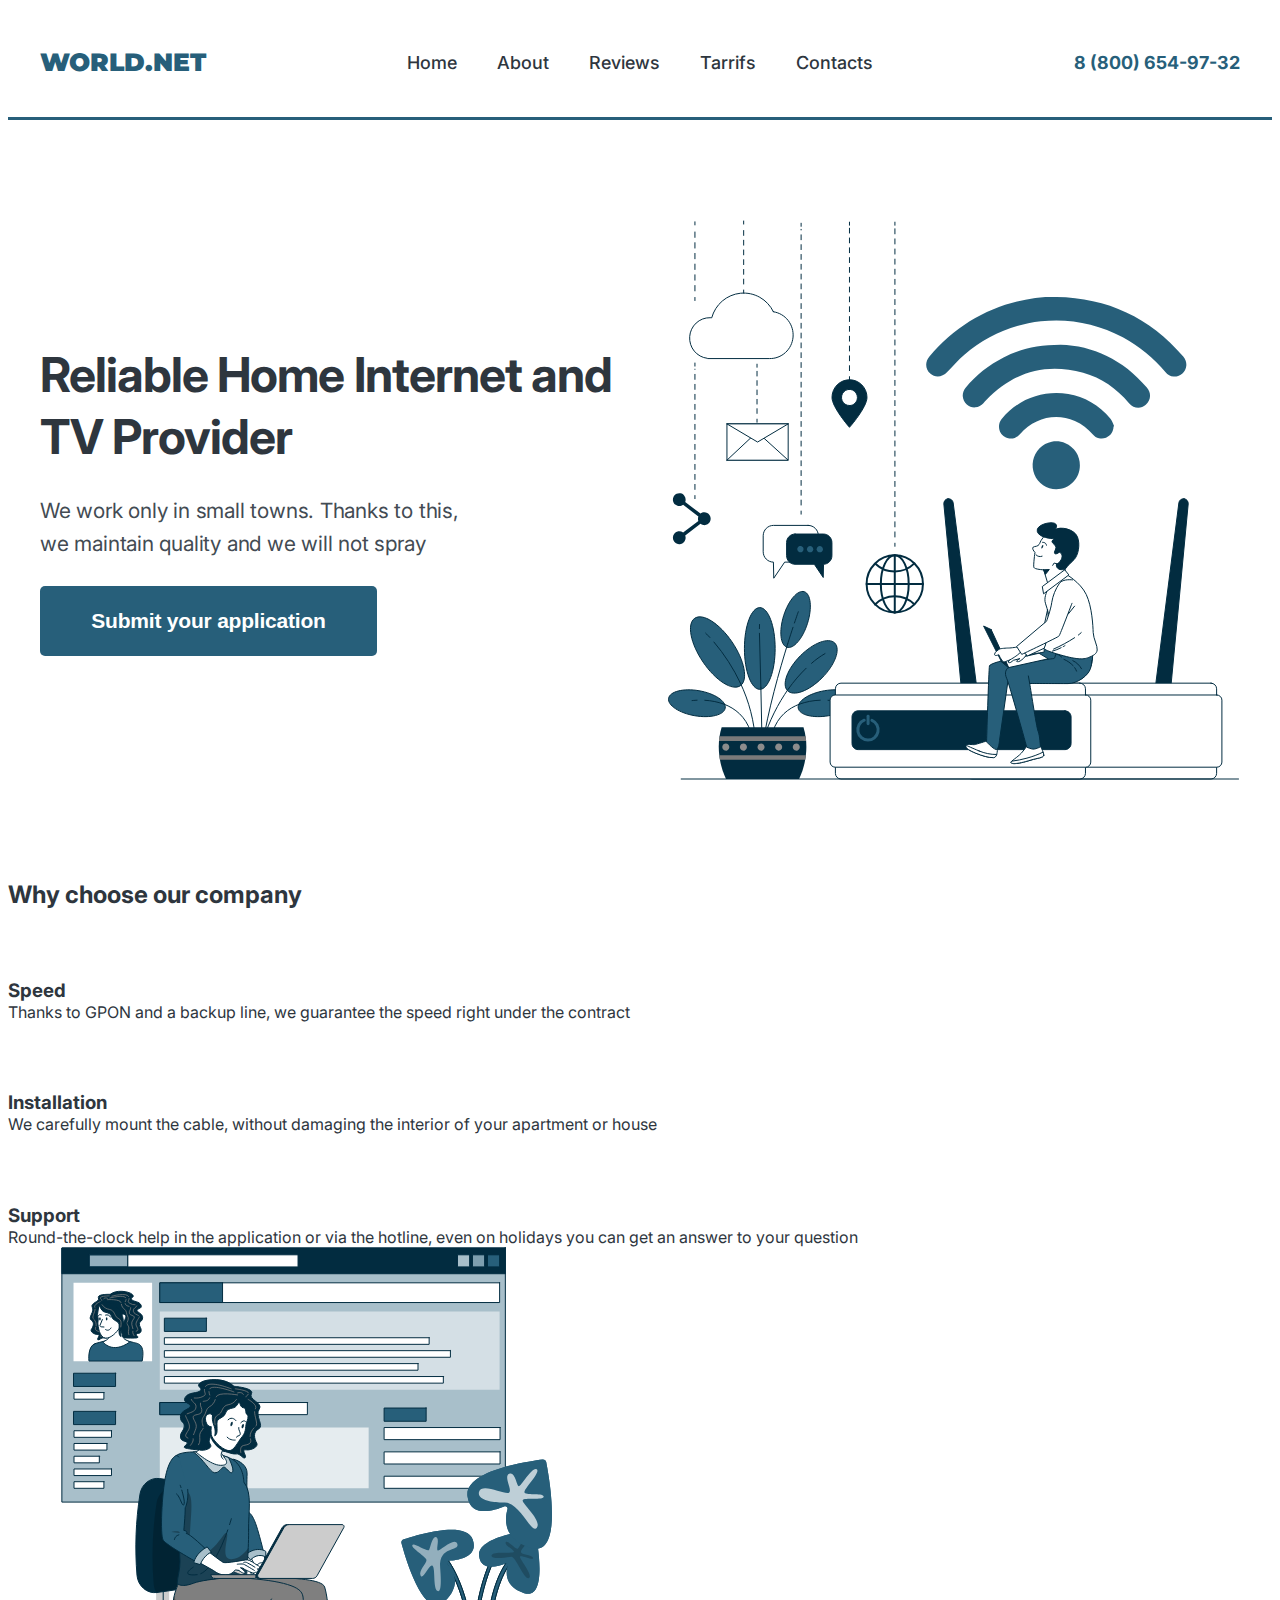
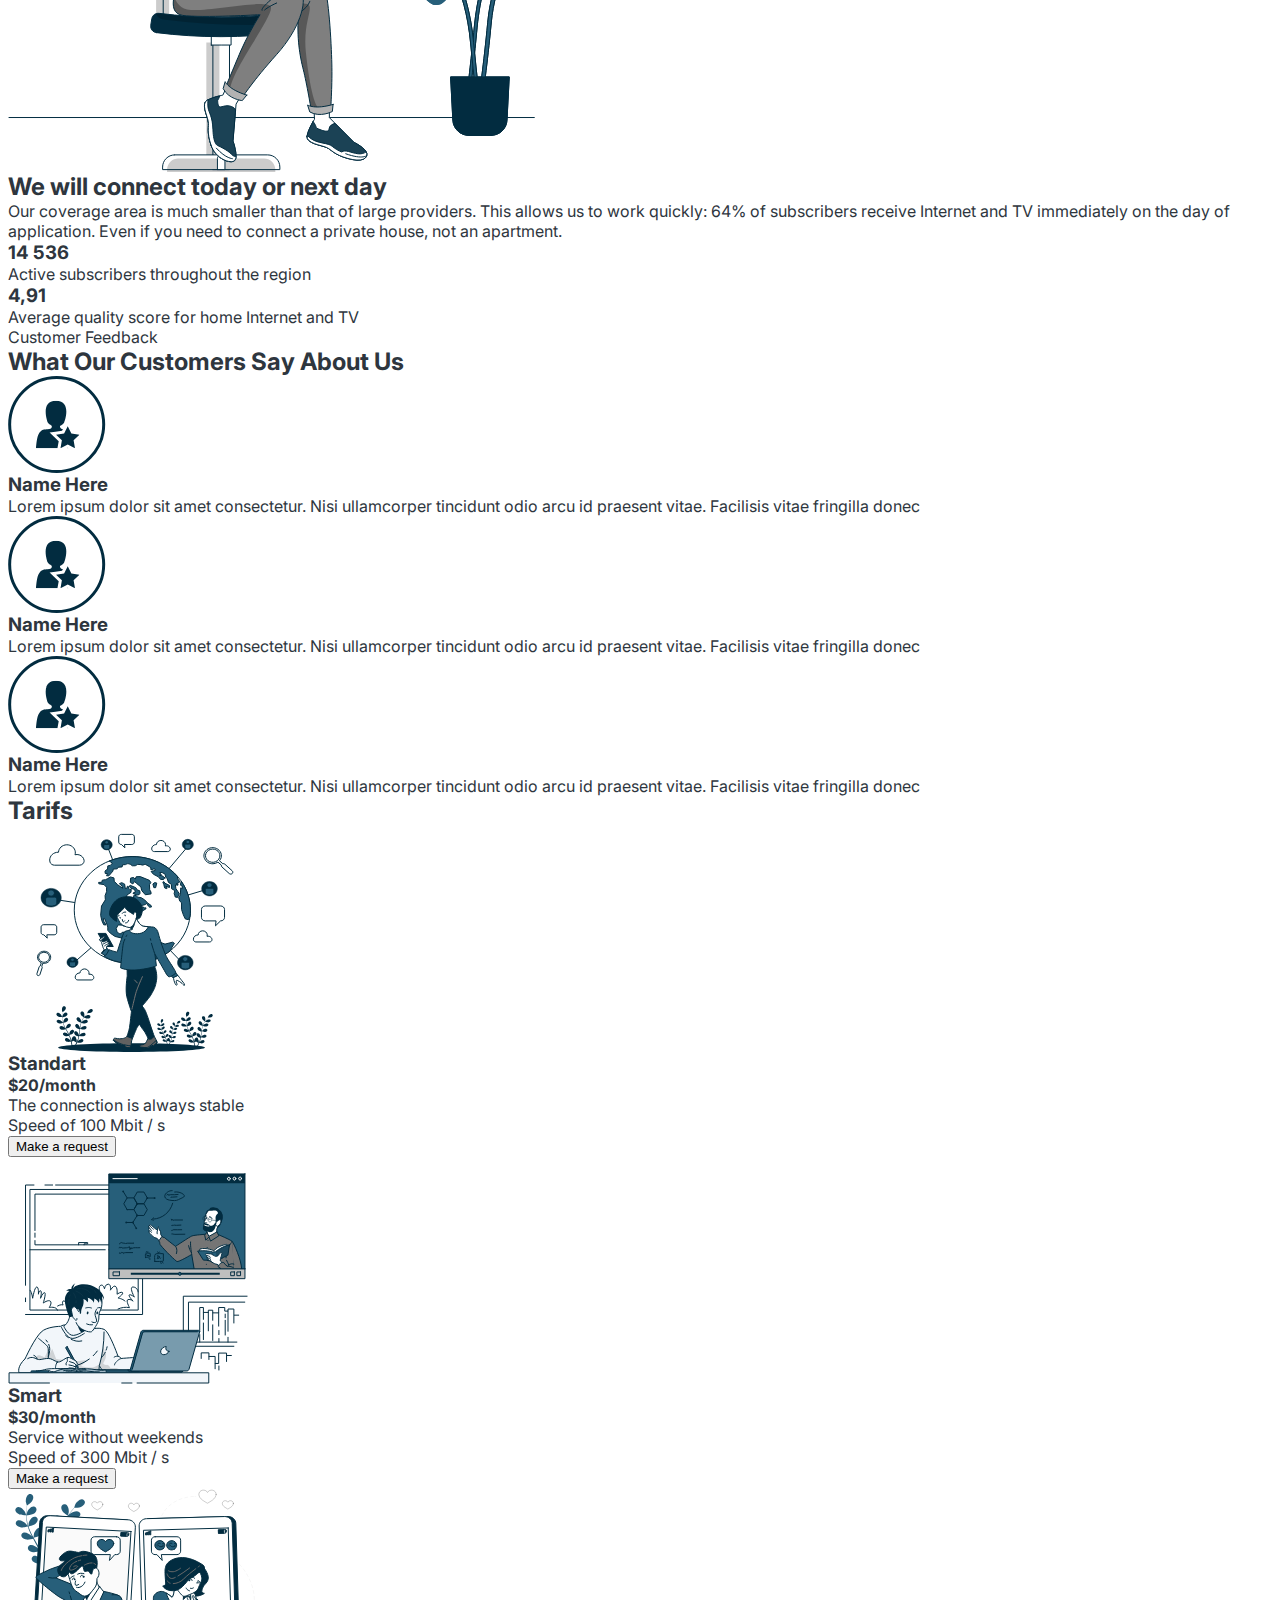
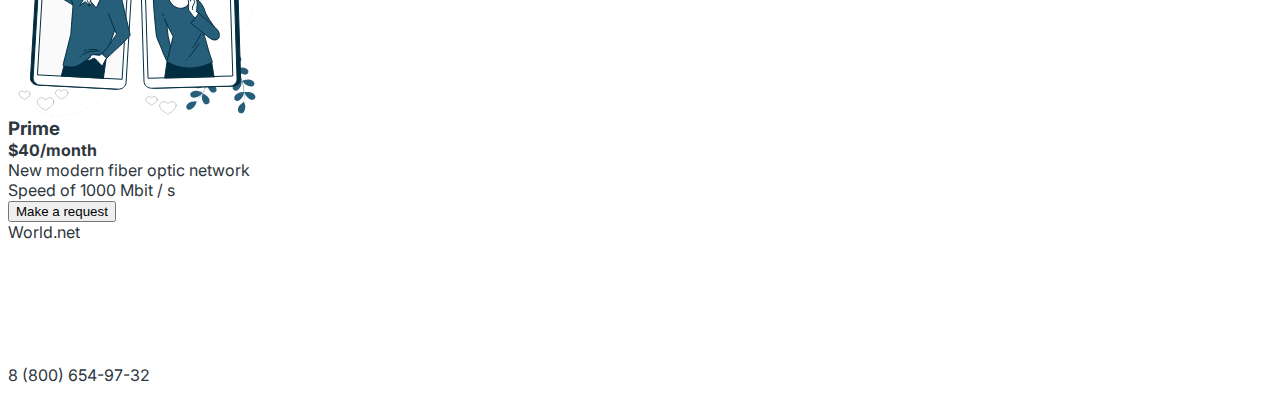
==== commit 0092bca3: "add hero style" ====
--- a/index.html
+++ b/index.html
@@ -52,19 +52,23 @@
       </div>
     </header>
     <main>
-      <section>
-        <h1>Reliable Home Internet and TV Provider</h1>
-        <p>
-          We work only in small towns. Thanks to this, we maintain quality and
-          we will not spray
-        </p>
-        <button type="button">Submit your application</button>
-        <img
-          src="./image/hero-img.svg"
-          alt="hero-img"
-          width="572"
-          height="560"
-        />
+      <section class="hero">
+        <div class="container hero-container">
+          <div class="hero-box">
+            <h1 class="hero-title">Reliable Home Internet and TV Provider</h1>
+            <p class="hero-text">
+              We work only in small towns. Thanks to this, we maintain quality and
+              we will not spray
+            </p>
+            <button class="hero-btn" type="button">Submit your application</button>
+          </div>
+          <img class="hero-img"
+            src="./image/hero-img.svg"
+            alt="hero-img"
+            width="572"
+            height="560"
+          />
+        </div>
       </section>
       <section>
         <h2>Why choose our company</h2>
--- a/css/styles.css
+++ b/css/styles.css
@@ -110,3 +110,44 @@
   text-align: right;
   color: #275f7a;
 }
+
+/* HERO STYLE */
+
+.hero {
+  padding-top: 100px;
+  padding-bottom: 100px;
+}
+.hero-container {
+  display: flex;
+  align-items: center;
+}
+.hero-title {
+  font-size: 48px;
+  line-height: 130%;
+  letter-spacing: -0.02em;
+  color: #2e363e;
+  margin-bottom: 25px;
+}
+.hero-text {
+  font-size: 21px;
+  line-height: 160%;
+  letter-spacing: -0.01em;
+  color: #434b53;
+  margin-bottom: 25px;
+  max-width: 434px;
+}
+.hero-btn {
+  font-weight: 600;
+  font-size: 21px;
+  line-height: 143%;
+  letter-spacing: -0.01em;
+  color: #fff;
+  border-radius: 5px;
+  min-width: 337px;
+  height: 70px;
+  background-color: #275f7a;
+  border: none;
+}
+
+.hero-img {
+}
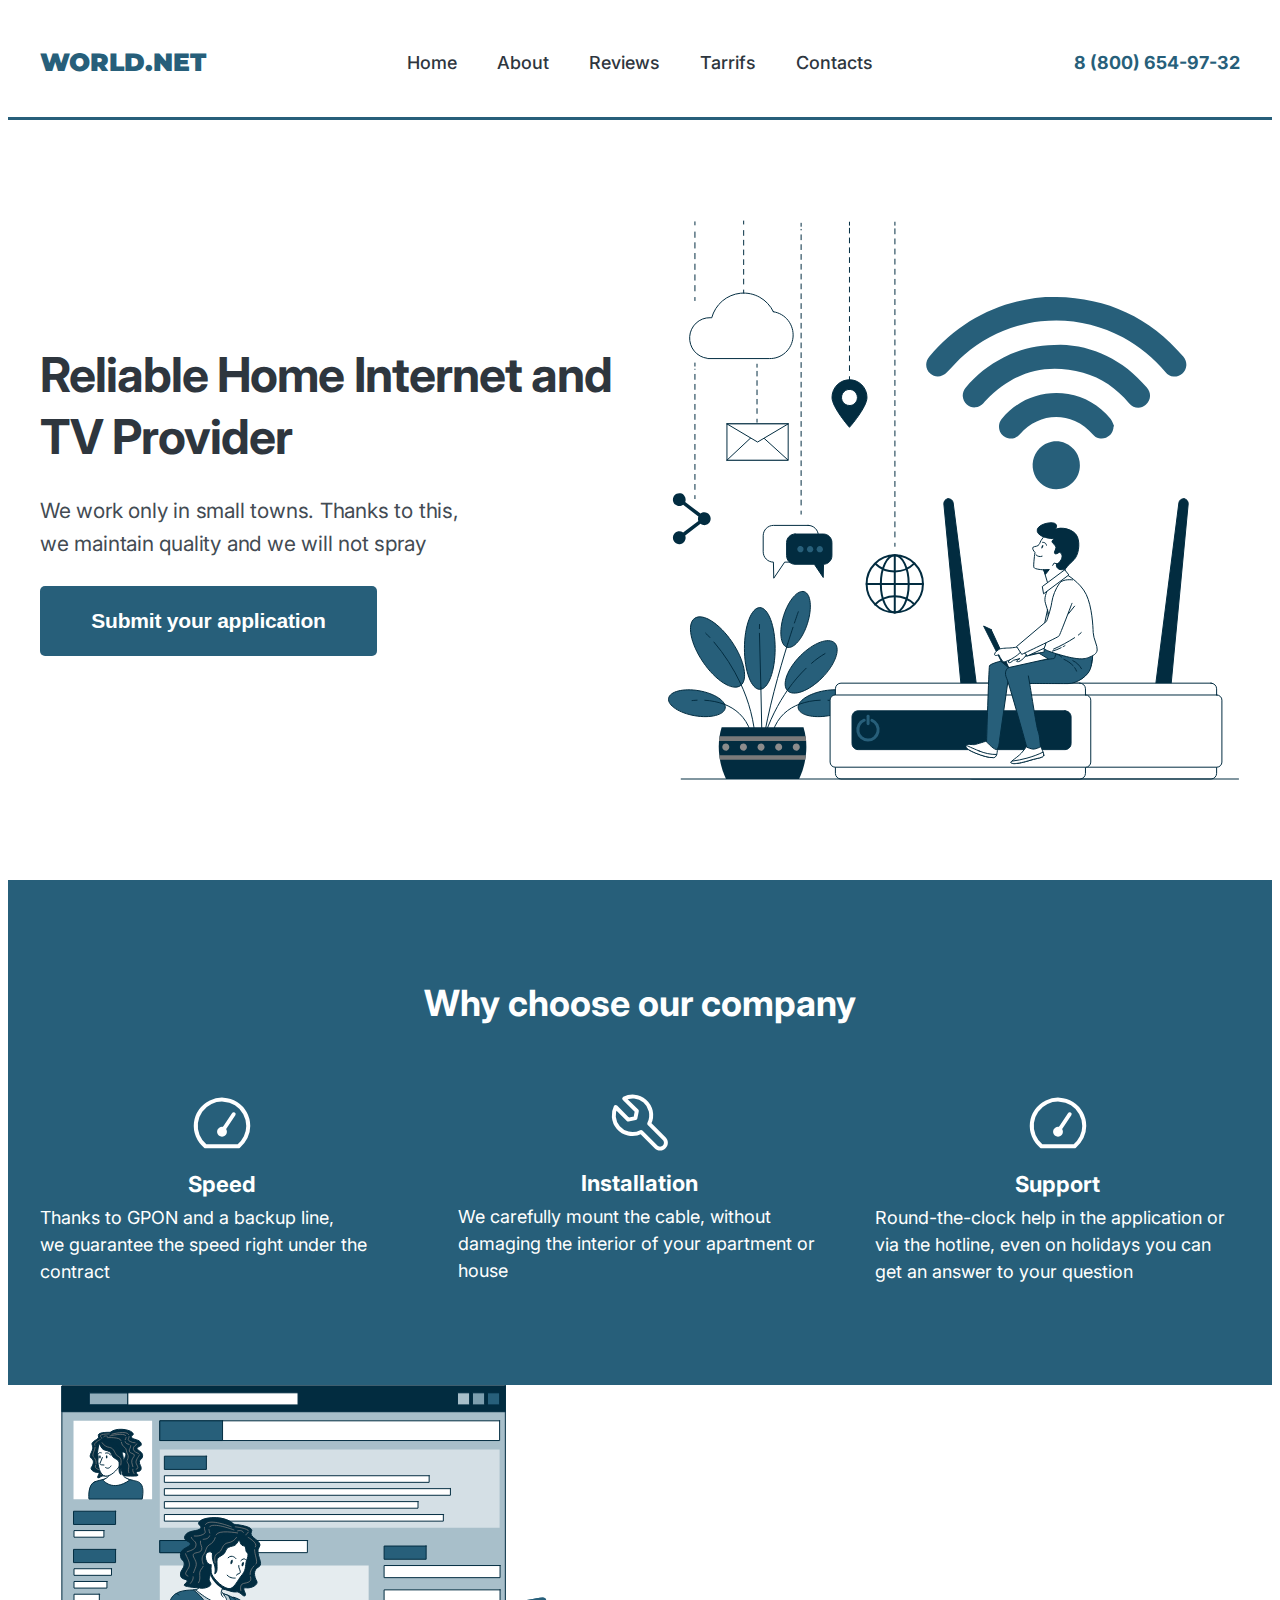
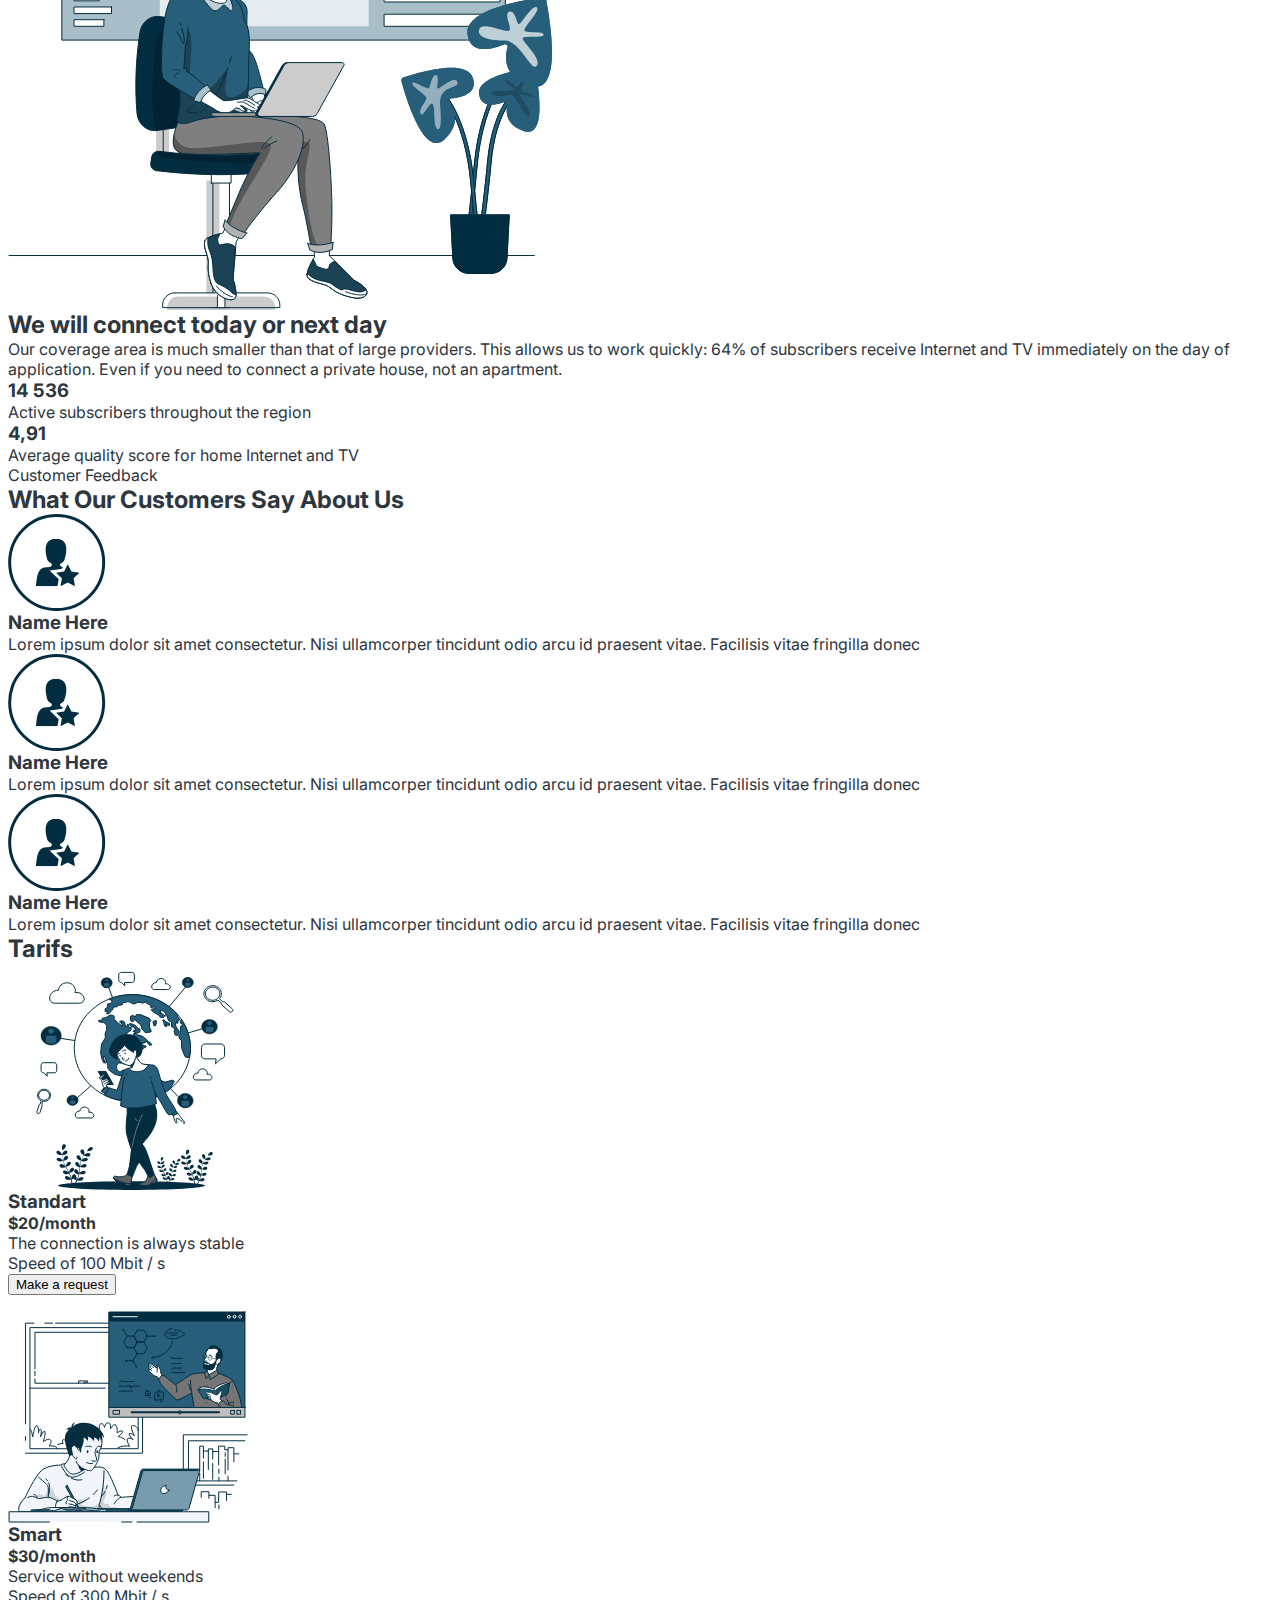
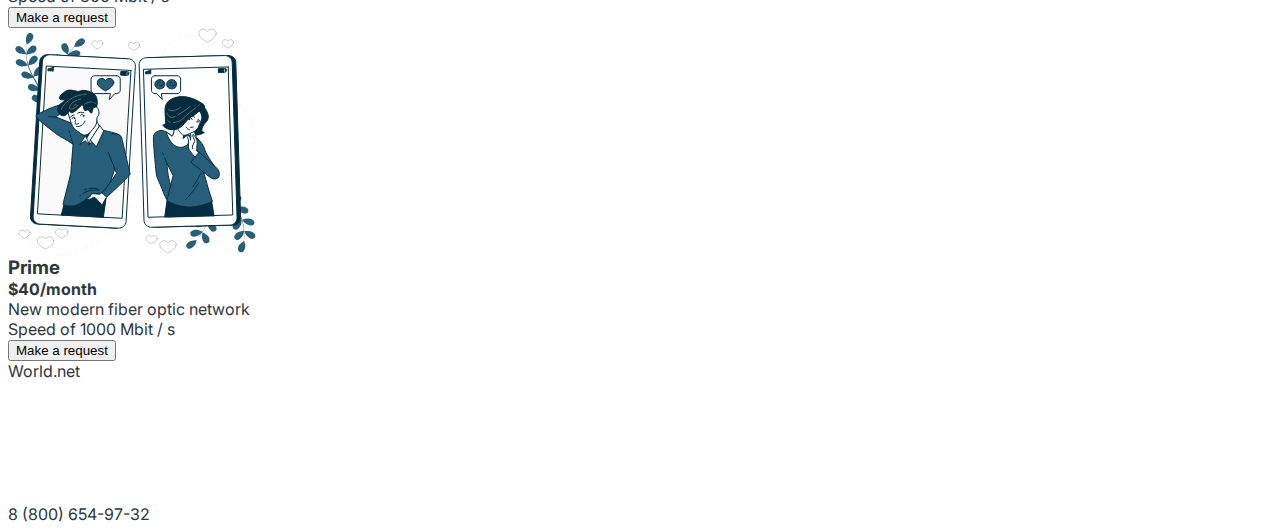
==== commit b33de8bf: "add benefits styles" ====
--- a/index.html
+++ b/index.html
@@ -57,12 +57,15 @@
           <div class="hero-box">
             <h1 class="hero-title">Reliable Home Internet and TV Provider</h1>
             <p class="hero-text">
-              We work only in small towns. Thanks to this, we maintain quality and
-              we will not spray
-            </p>
-            <button class="hero-btn" type="button">Submit your application</button>
+              We work only in small towns. Thanks to this, we maintain quality
+              and we will not spray
+            </p>
+            <button class="hero-btn" type="button">
+              Submit your application
+            </button>
           </div>
-          <img class="hero-img"
+          <img
+            class="hero-img"
             src="./image/hero-img.svg"
             alt="hero-img"
             width="572"
@@ -70,39 +73,54 @@
           />
         </div>
       </section>
-      <section>
-        <h2>Why choose our company</h2>
-        <ul>
-          <li>
-            <img src="./image/speed.svg" alt="Speed" width="70" height="70" />
-            <h3>Speed</h3>
-            <p>
-              Thanks to GPON and a backup line, we guarantee the speed right
-              under the contract
-            </p>
-          </li>
-          <li>
-            <img
-              src="./image/instalattion.svg"
-              alt="instalattion"
-              width="70"
-              height="70"
-            />
-            <h3>Installation</h3>
-            <p>
-              We carefully mount the cable, without damaging the interior of
-              your apartment or house
-            </p>
-          </li>
-          <li>
-            <img src="./image/speed.svg" alt="speed" width="70" height="70" />
-            <h3>Support</h3>
-            <p>
-              Round-the-clock help in the application or via the hotline, even
-              on holidays you can get an answer to your question
-            </p>
-          </li>
-        </ul>
+      <section class="benefits">
+        <div class="container">
+          <h2 class="benefits-title">Why choose our company</h2>
+          <ul class="benefits-list">
+            <li class="benefits-item">
+              <img
+                class="benefits-img"
+                src="./image/speed.svg"
+                alt="Speed"
+                width="70"
+                height="70"
+              />
+              <h3 class="benefits-item-title">Speed</h3>
+              <p class="benefits-item-tex">
+                Thanks to GPON and a backup line, we guarantee the speed right
+                under the contract
+              </p>
+            </li>
+            <li class="benefits-item">
+              <img
+                class="benefits-img"
+                src="./image/instalattion.svg"
+                alt="instalattion"
+                width="70"
+                height="70"
+              />
+              <h3 class="benefits-item-title">Installation</h3>
+              <p class="benefits-item-tex">
+                We carefully mount the cable, without damaging the interior of
+                your apartment or house
+              </p>
+            </li>
+            <li class="benefits-item">
+              <img
+                class="benefits-img"
+                src="./image/speed.svg"
+                alt="speed"
+                width="70"
+                height="70"
+              />
+              <h3 class="benefits-item-title">Support</h3>
+              <p class="benefits-item-tex">
+                Round-the-clock help in the application or via the hotline, even
+                on holidays you can get an answer to your question
+              </p>
+            </li>
+          </ul>
+        </div>
       </section>
       <section id="about">
         <img
--- a/css/styles.css
+++ b/css/styles.css
@@ -151,3 +151,40 @@
 
 .hero-img {
 }
+
+.benefits {
+  background-color: #275f7a;
+  padding-bottom: 100px;
+  padding-top: 100px;
+}
+.benefits-title {
+  font-size: 36px;
+  line-height: 1.33;
+  text-align: center;
+  color: #fff;
+  margin-bottom: 60px;
+}
+.benefits-list {
+  display: flex;
+  gap: 53px;
+}
+.benefits-item {
+  width: calc((100% - 106px) / 3);
+}
+.benefits-img {
+  margin-right: auto;
+  margin-left: auto;
+  margin-bottom: 11px;
+}
+.benefits-item-title {
+  font-size: 22px;
+  line-height: 1.43;
+  text-align: center;
+  color: #fff;
+  margin-bottom: 4px;
+}
+.benefits-item-tex {
+  font-size: 18px;
+  line-height: 1.5;
+  color: #fff;
+}
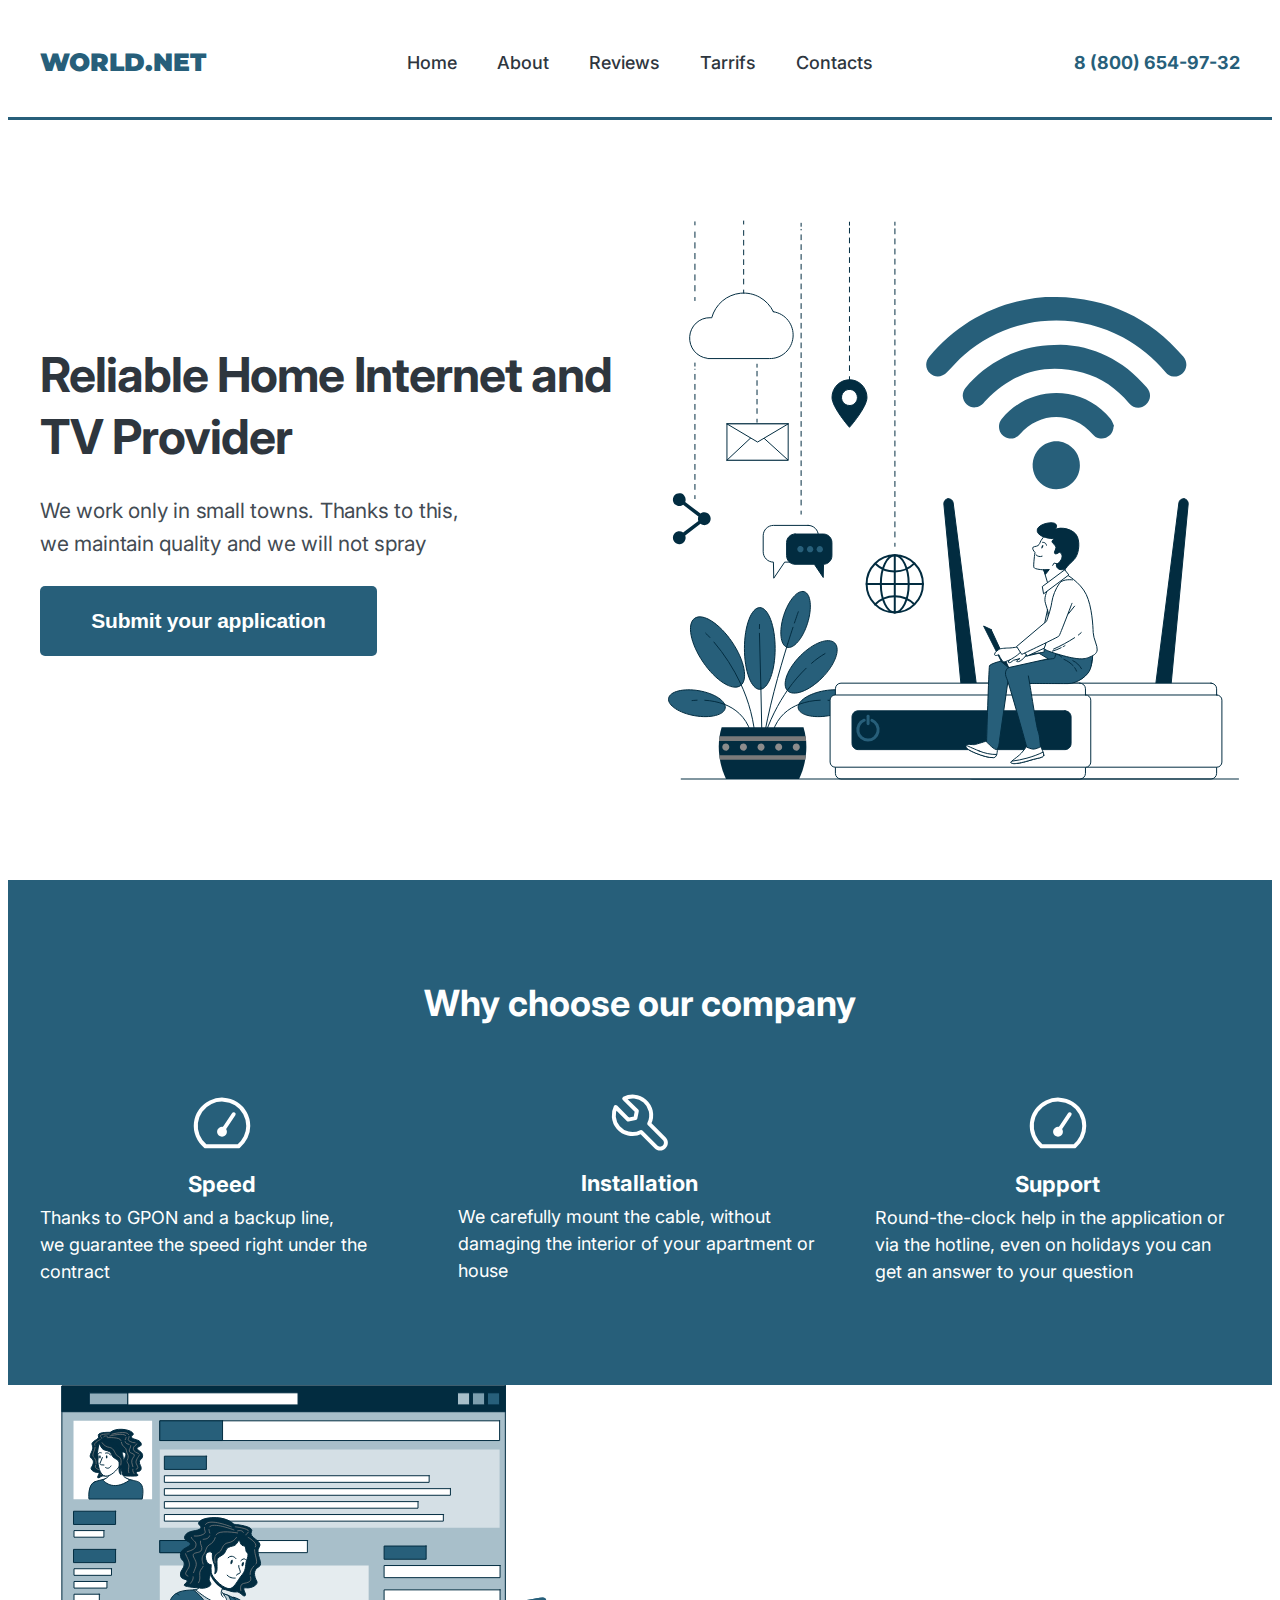
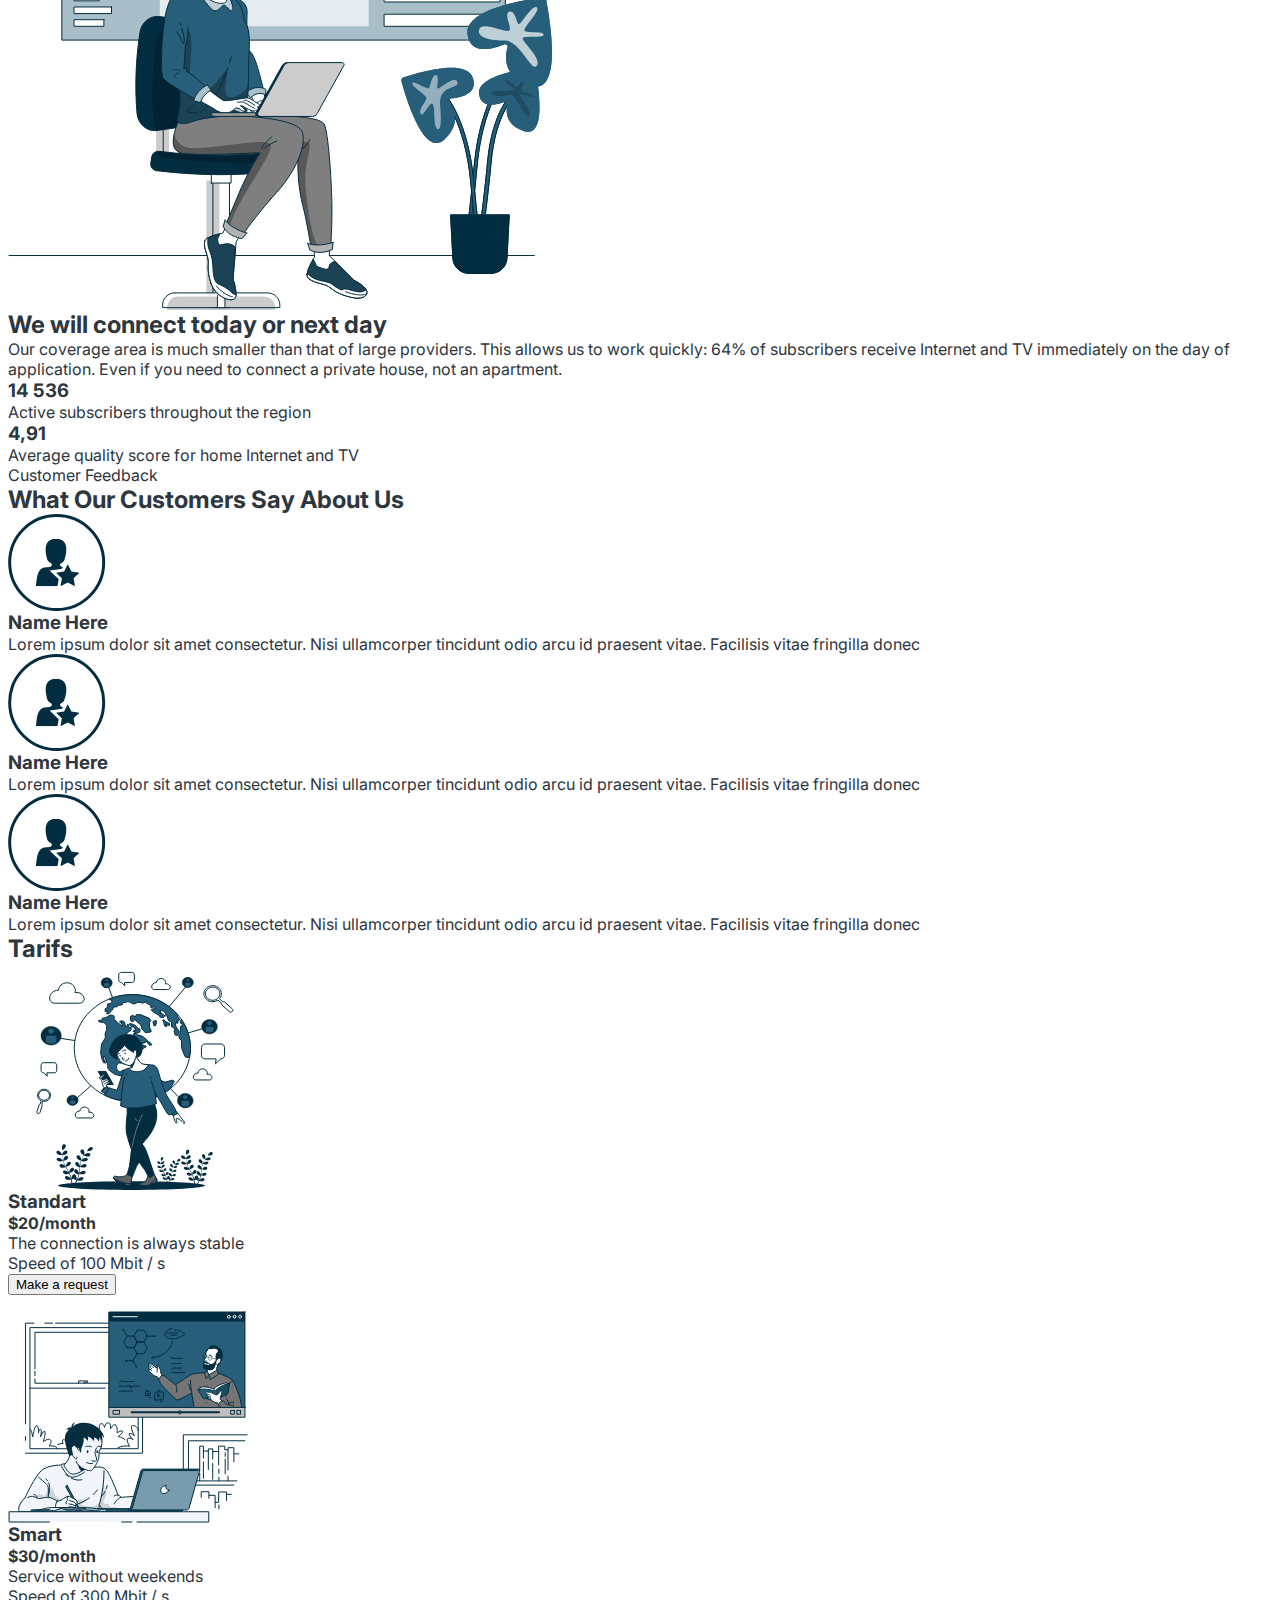
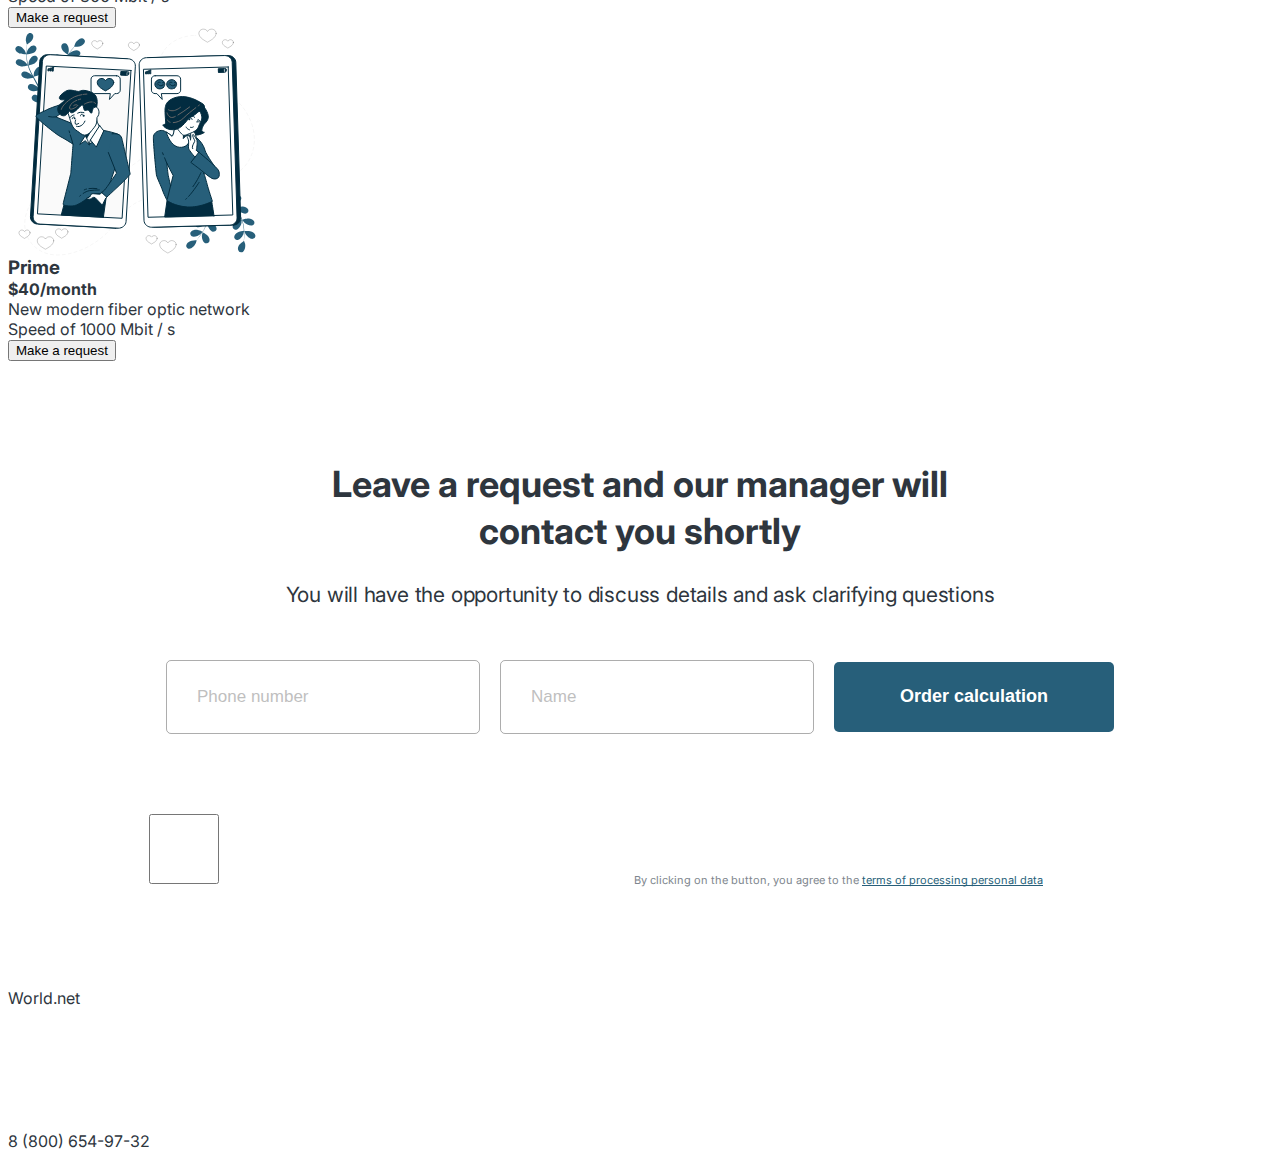
==== commit d7a1af2b: "add +1 section" ====
--- a/index.html
+++ b/index.html
@@ -60,7 +60,7 @@
               We work only in small towns. Thanks to this, we maintain quality
               and we will not spray
             </p>
-            <button class="hero-btn" type="button">
+            <button class="hero-btn" type="button" data-modal-open>
               Submit your application
             </button>
           </div>
@@ -211,7 +211,61 @@
           </li>
         </ul>
       </section>
+
+      <section class="order-section">
+        <div class="container">
+          <h2 class="order-title">
+            Leave a request and our manager will contact you shortly
+          </h2>
+          <p class="order-text">
+            You will have the opportunity to discuss details and ask clarifying
+            questions
+          </p>
+          <form class="order-form">
+            <div class="order-wrapper">
+              <label class="order-label"
+                ><input
+                  class="order-input"
+                  name="order-tel"
+                  type="tel"
+                  placeholder="Phone number"
+                  required /></label
+              ><label class="order-label"
+                ><input
+                  class="order-input"
+                  name="order-name"
+                  type="text"
+                  placeholder="Name"
+                  required
+                />
+              </label>
+              <button class="order-btn" type="submit">Order calculation</button>
+            </div>
+            <div class="checkbox-container">
+              <input
+                class="order-input"
+                name="order-privacy"
+                id="order-privacy"
+                value="true"
+                type="checkbox"
+              />
+              <label class="order-label" for="order-privacy">
+                <span class="order-span">
+                  <svg class="order-icon">
+                    <use></use>
+                  </svg>
+                </span>
+                By clicking on the button, you agree to the
+                <a class="order-link" href="#"
+                  >terms of processing personal data</a
+                >
+              </label>
+            </div>
+          </form>
+        </div>
+      </section>
     </main>
+
     <footer id="contacts">
       <a href="./index.html">World.net</a>
       <ul>
@@ -245,5 +299,47 @@
       </ul>
       <a href="tel:88006549732">8 (800) 654-97-32</a>
     </footer>
+
+    <div class="backdrop is-hidden" data-modal>
+      <div class="modal">
+        <button class="close-btn" type="button" data-modal-close>X</button>
+        <p class="modal-subtitle">Contact Us</p>
+        <p class="modal-title">
+          <span class="modal-title-part">Contact</span> Us & We Can Work
+          Together
+        </p>
+        <p class="modal-text">
+          Lorem ipsum dolor sit amet consectetur. Adipiscing nisl id at arcu
+          enim id gravida pulvinar. Tristique consectetur mi curabitur congue
+          enim dignissim
+        </p>
+        <form class="modal-form">
+          <label class="form-input-label">
+            <input
+              class="form-input"
+              type="text"
+              placeholder="Your Name"
+              name="user-name"
+            /> </label
+          ><label class="form-input-label">
+            <input
+              class="form-input"
+              type="email"
+              placeholder="Your Email"
+              name="user-email"
+            />
+          </label>
+          <label class="form-textarea-label">
+            <textarea
+              class="form-textarea-box"
+              name="users-comment"
+              placeholder="Your Message"
+            ></textarea>
+          </label>
+          <button class="submit-btn" type="submit">Submit Message</button>
+        </form>
+      </div>
+    </div>
+    <script src="./js/modal.js"></script>
   </body>
 </html>
--- a/css/styles.css
+++ b/css/styles.css
@@ -188,3 +188,250 @@
   line-height: 1.5;
   color: #fff;
 }
+
+.order-section {
+  padding: 100px 0;
+}
+
+.order-title {
+  width: 707px;
+  font-weight: 700;
+  font-size: 36px;
+  line-height: 1.3;
+  text-align: center;
+  color: #2e363e;
+  margin-bottom: 26px;
+  margin-left: auto;
+  margin-right: auto;
+}
+.order-text {
+  font-weight: 400;
+  font-size: 21px;
+  line-height: 1.43;
+  letter-spacing: -0.01em;
+  text-align: center;
+  color: #2e363e;
+  margin-bottom: 50px;
+}
+.order-form {
+}
+.order-wrapper {
+  display: flex;
+  align-items: center;
+  justify-content: center;
+  gap: 20px;
+}
+
+.order-label {
+  font-weight: 400;
+  font-size: 11px;
+  line-height: 1.3;
+  color: #7e868e;
+}
+.order-input {
+  border: 1px solid rgba(0, 0, 0, 0.32);
+  border-radius: 5px;
+  padding-left: 30px;
+  width: 280px;
+  height: 70px;
+  background-color: transparent;
+  outline: transparent;
+  transition: border-color 250ms ease-in-out;
+}
+
+.order-input:focus {
+  border-color: #022c40;
+}
+
+.order-input::placeholder {
+  font-weight: 400;
+  font-size: 17px;
+  line-height: 1.1;
+  color: #bfbfbf;
+}
+
+.order-btn {
+  font-weight: 600;
+  font-size: 18px;
+  line-height: 1.1;
+  text-align: center;
+  color: #fff;
+  border: none;
+  border-radius: 5px;
+  min-width: 280px;
+  height: 70px;
+  background-color: #275f7a;
+  transition: background-color 250ms ease-in-out, color 250ms ease-in-out;
+}
+
+.order-btn:hover,
+.order-btn:focus {
+  background-color: #e3f2f9;
+  color: #022c40;
+}
+
+.checkbox-container {
+}
+.order-span {
+}
+.order-icon {
+}
+.order-link {
+  text-decoration: underline;
+  text-decoration-skip-ink: none;
+  color: #275f7a;
+}
+
+/* Modal styles */
+
+.backdrop {
+  background: rgba(0, 0, 0, 0.56);
+  position: fixed;
+  top: 0;
+  left: 0;
+  width: 100%;
+  height: 100%;
+  z-index: 999;
+}
+.modal {
+  width: 650px;
+  min-height: 854px;
+  background: #fff;
+  padding: 76px 67px 75px 50px;
+  position: absolute;
+  top: 50%;
+  left: 50%;
+  transform: translate(-50%, -50%);
+}
+.close-btn {
+  position: absolute;
+  right: 24px;
+  top: 24px;
+  width: 30px;
+  height: 30px;
+  border-radius: 50%;
+  border: none;
+  background-color: #275f7a;
+  color: #ffffff;
+}
+.modal-subtitle {
+  font-weight: 700;
+  font-size: 16px;
+  line-height: 1.55;
+  letter-spacing: 0.03em;
+  text-align: justify;
+  color: #000;
+  display: flex;
+  align-items: center;
+  gap: 12px;
+  margin-bottom: 19px;
+}
+
+.modal-subtitle::before {
+  content: "";
+  background-color: #d8d8d8;
+  width: 143px;
+  height: 2px;
+  display: block;
+}
+.modal-title {
+  font-weight: 700;
+  font-size: 48px;
+  line-height: 1.255;
+  letter-spacing: 0.03em;
+  color: #022c40;
+  margin-bottom: 31px;
+}
+.modal-title-part {
+  color: #000;
+}
+.modal-text {
+  font-size: 16px;
+  line-height: 1.55;
+  letter-spacing: 0.03em;
+  text-align: justify;
+  color: #022c40;
+  margin-bottom: 23px;
+}
+.modal-form {
+}
+.form-input-label {
+  display: block;
+  margin-bottom: 23px;
+}
+.form-input {
+  width: 100%;
+  height: 60px;
+  border: 1px solid #cacaca;
+  border-radius: 5px;
+  padding-left: 21px;
+  outline: transparent;
+  transition: border-color 250ms ease-in-out;
+}
+.form-input:focus {
+  border-color: #275f7a;
+}
+
+.form-input::placeholder {
+  font-family: "Poppins", sans-serif;
+  font-size: 16px;
+  line-height: 1.55;
+  letter-spacing: 0.03em;
+  text-align: justify;
+  color: #000;
+}
+.form-textarea-label {
+  display: block;
+  margin-bottom: 33px;
+}
+.form-textarea-box {
+  width: 100%;
+  height: 149px;
+  resize: none;
+  overflow: auto;
+  border: 1px solid #cacaca;
+  border-radius: 5px;
+  outline: transparent;
+  transition: border-color 250ms ease-in-out;
+  padding: 22px 21px;
+}
+
+.form-textarea-box::placeholder {
+  font-family: "Poppins", sans-serif;
+  font-size: 16px;
+  line-height: 1.55;
+  letter-spacing: 0.03em;
+  text-align: justify;
+  color: #000;
+}
+.form-textarea-box:focus {
+  border-color: #275f7a;
+}
+.submit-btn {
+  border-radius: 5px;
+  min-width: 181px;
+  height: 48px;
+  background: #022c40;
+  font-size: 16px;
+  letter-spacing: 0.03em;
+  text-align: center;
+  color: #fff;
+  transition: background-color 250ms ease-in-out, color 250ms ease-in-out,
+    font-weight 250ms ease-in-out, font-size 250ms ease-in-out,
+    line-height 250ms ease-in-out, letter-spacing 250ms ease-in-out;
+}
+
+.submit-btn:hover,
+.submit-btn:focus {
+  background: #e3f2f9;
+  color: #022c40;
+  font-weight: 600;
+  font-size: 21px;
+  line-height: 1.43;
+  letter-spacing: -0.01em;
+}
+.is-hidden {
+  opacity: 0;
+  visibility: hidden;
+  pointer-events: none;
+}
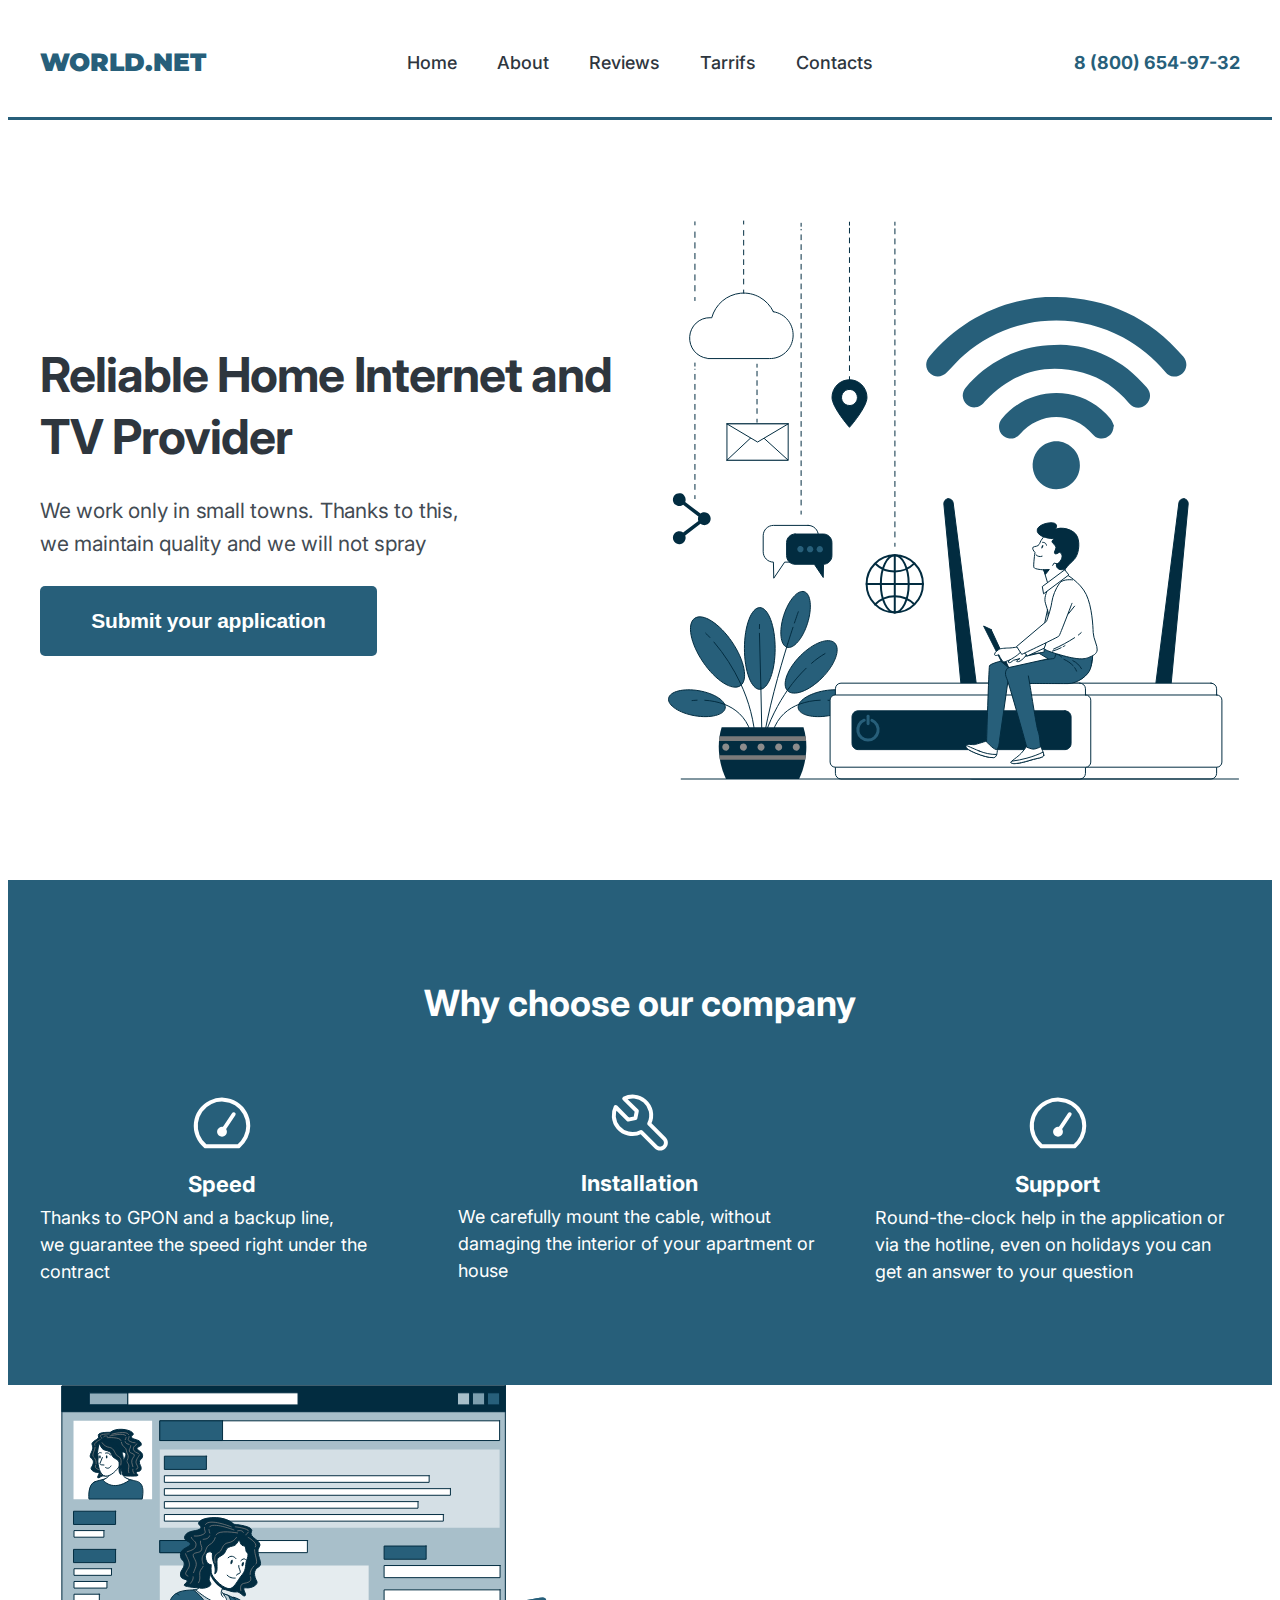
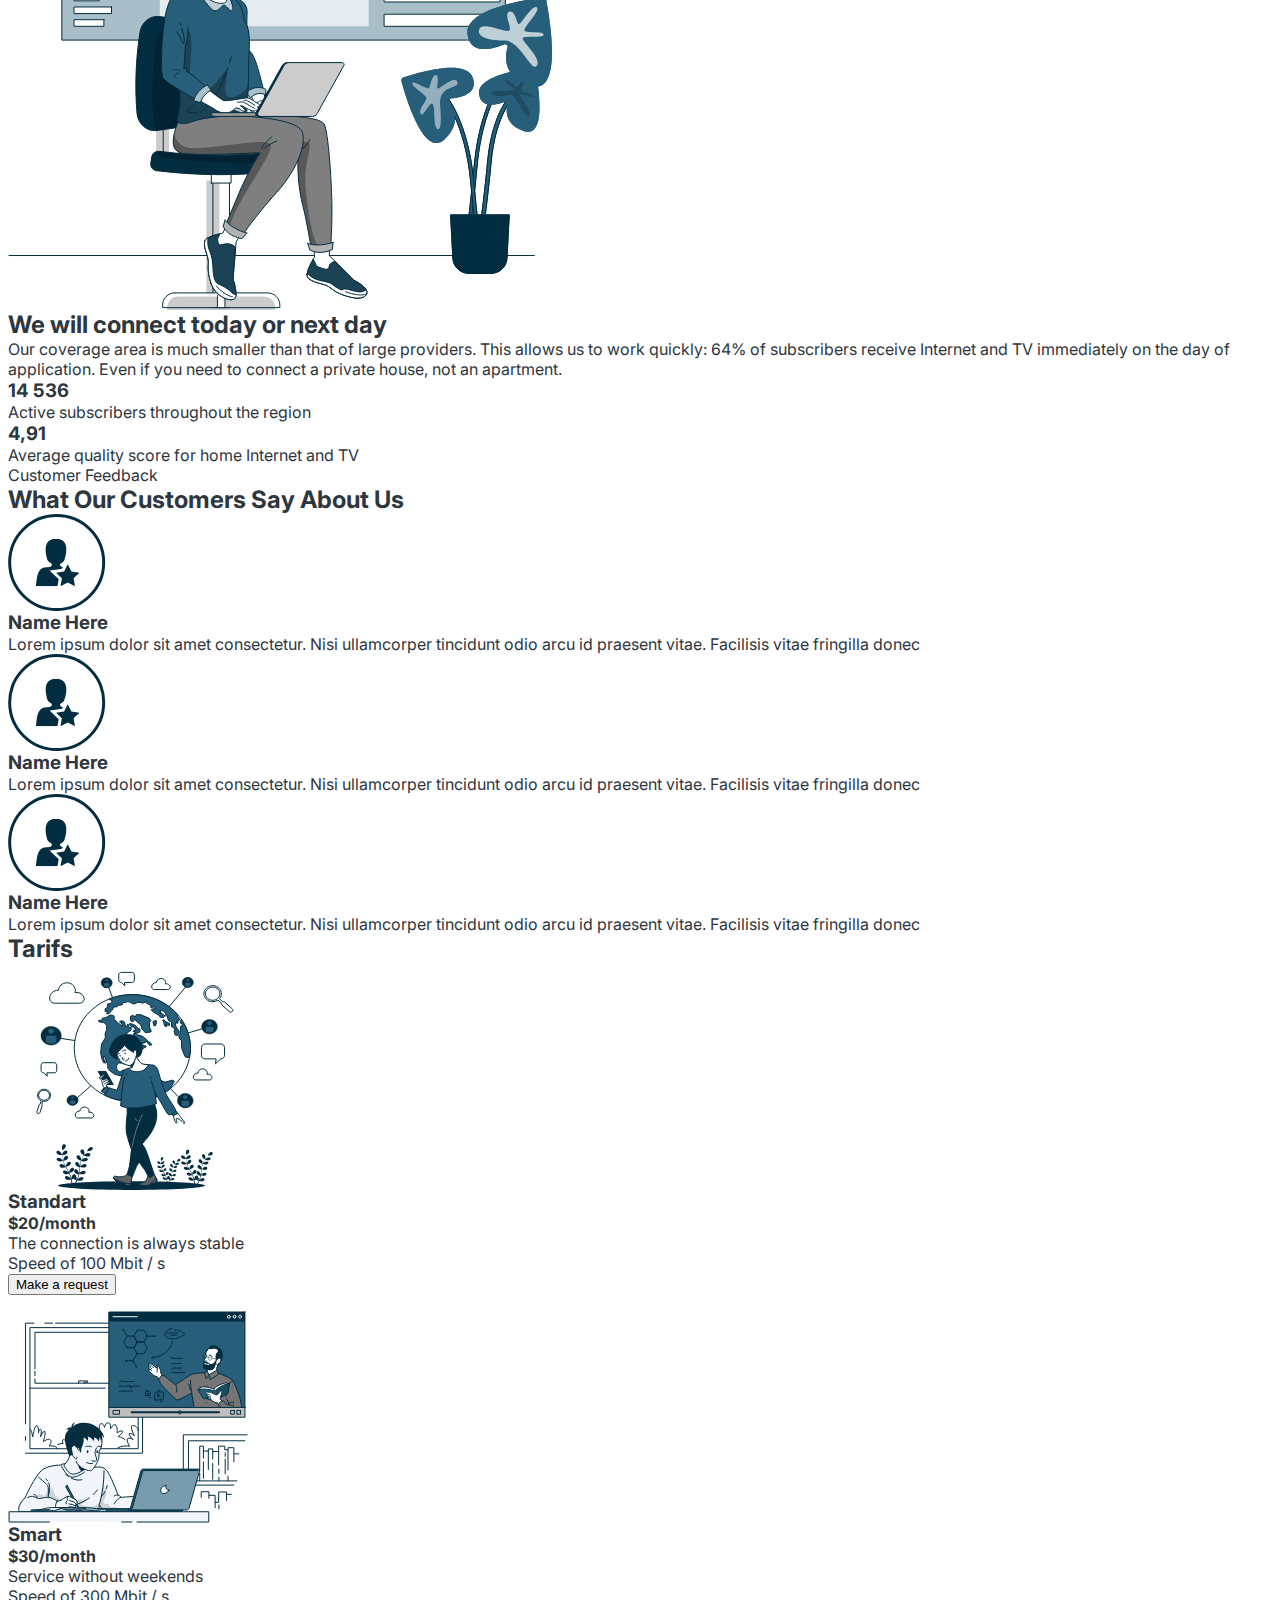
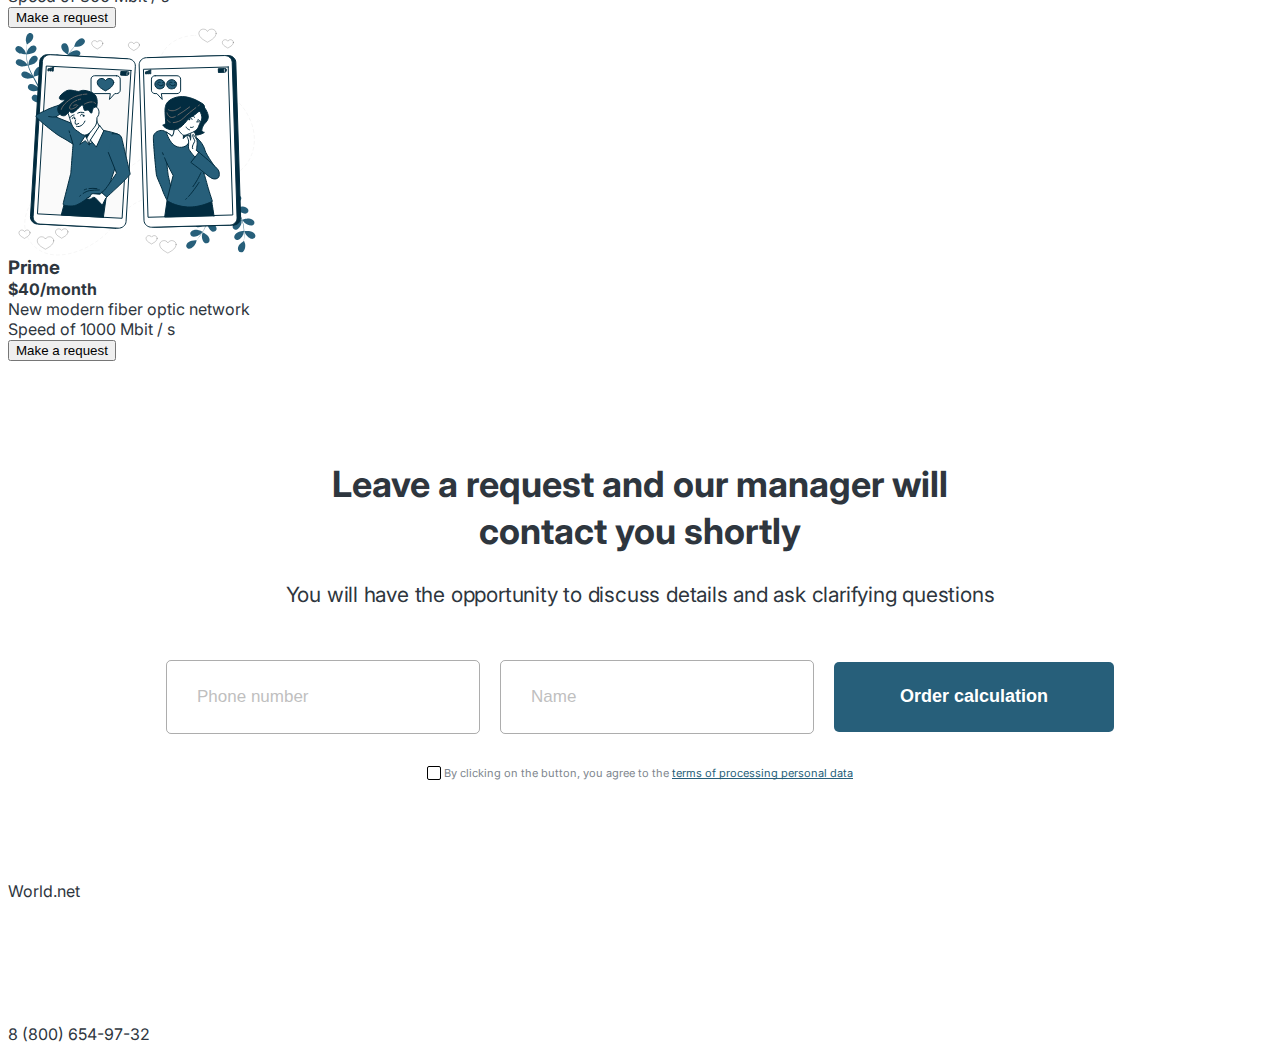
==== commit 3e83f51d: "add checkbox" ====
--- a/index.html
+++ b/index.html
@@ -243,7 +243,7 @@
             </div>
             <div class="checkbox-container">
               <input
-                class="order-input"
+                class="order-input visually-hidden"
                 name="order-privacy"
                 id="order-privacy"
                 value="true"
@@ -251,8 +251,8 @@
               />
               <label class="order-label" for="order-privacy">
                 <span class="order-span">
-                  <svg class="order-icon">
-                    <use></use>
+                  <svg class="order-icon" width="8" height="8">
+                    <use href="./image/icons.svg#icon-check"></use>
                   </svg>
                 </span>
                 By clicking on the button, you agree to the
--- a/css/styles.css
+++ b/css/styles.css
@@ -43,6 +43,18 @@
   max-width: 100%;
   height: auto;
 }
+.visually-hidden {
+  position: absolute;
+  width: 1px;
+  height: 1px;
+  margin: -1px;
+  border: 0;
+  padding: 0;
+  white-space: nowrap;
+  clip-path: inset(100%);
+  clip: rect(0 0 0 0);
+  overflow: hidden;
+}
 
 /* Header Styles */
 
@@ -220,6 +232,7 @@
   align-items: center;
   justify-content: center;
   gap: 20px;
+  margin-bottom: 32px;
 }
 
 .order-label {
@@ -271,8 +284,23 @@
 }
 
 .checkbox-container {
+  display: flex;
+  justify-content: center;
 }
 .order-span {
+  border: 1px solid #000;
+  border-radius: 2px;
+  width: 12px;
+  height: 12px;
+  display: inline-flex;
+  align-items: center;
+  justify-content: center;
+  fill: transparent;
+}
+.order-input:checked + .order-label > .order-span {
+  background-color: #022c40;
+  border: none;
+  fill: #ffffff;
 }
 .order-icon {
 }
